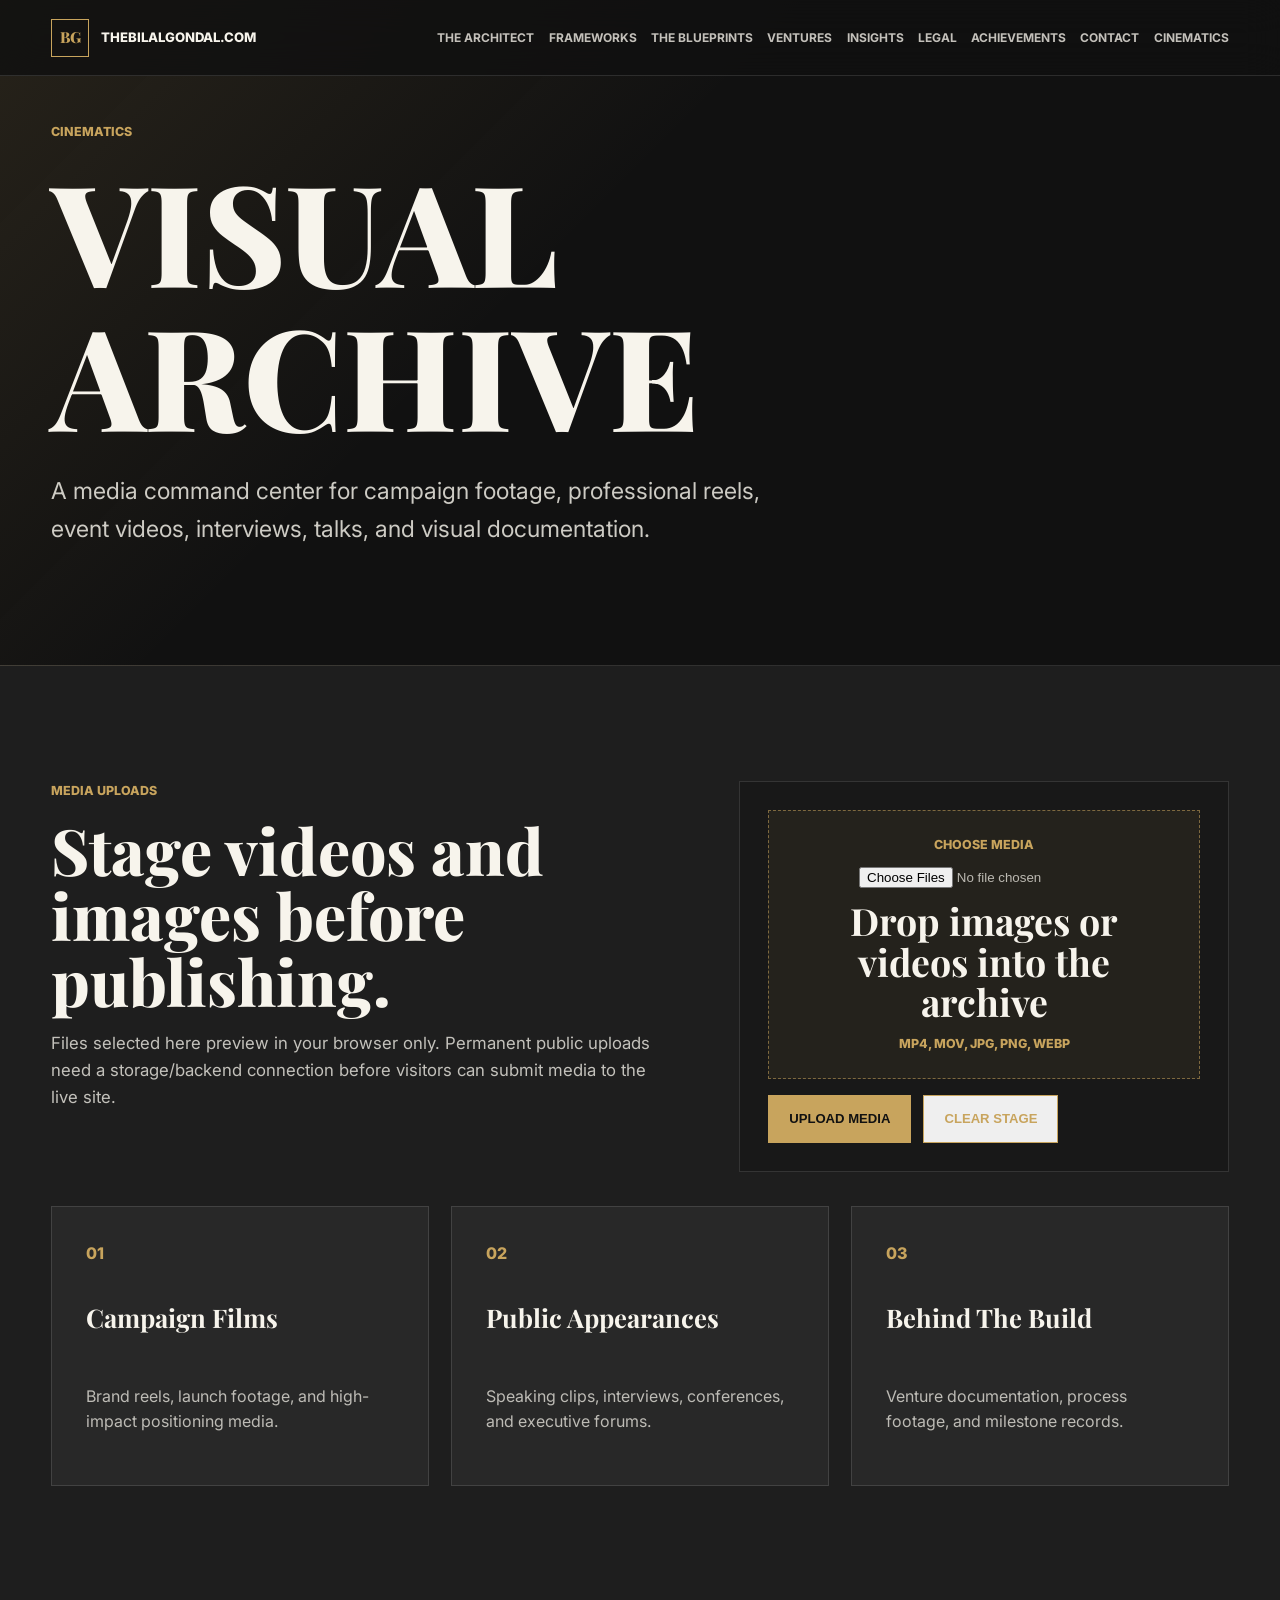
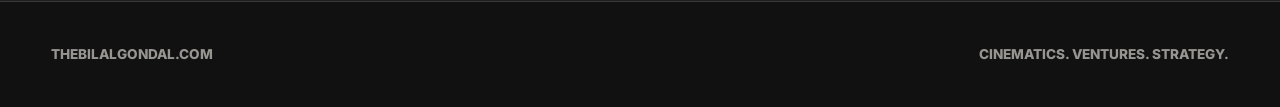
==== cinematics.html @ 49e914c4 "Implement final Bilal Gondal site changes" ====
<!DOCTYPE html>
<html lang="en">
<head>
  <meta charset="UTF-8">
  <meta name="viewport" content="width=device-width, initial-scale=1.0">
  <meta name="description" content="Cinematics media page for The Bilal Gondal brand.">
  <title>Cinematics | The Bilal Gondal</title>
  <link rel="preconnect" href="https://fonts.googleapis.com">
  <link rel="preconnect" href="https://fonts.gstatic.com" crossorigin>
  <link href="https://fonts.googleapis.com/css2?family=Inter:wght@400;500;600;700;800&family=Playfair+Display:wght@600;700;800&display=swap" rel="stylesheet">
  <link rel="stylesheet" href="styles.css?v=2">
</head>
<body>
  <header class="site-header">
    <a class="brand" href="index.html#home" aria-label="The Bilal Gondal home">
      <span class="brand-mark">BG</span>
      <span>TheBilalGondal.com</span>
    </a>
    <button class="nav-toggle" type="button" aria-label="Open navigation" aria-expanded="false">
      <span></span>
      <span></span>
      <span></span>
    </button>
    <nav class="site-nav" aria-label="Primary navigation">
      <a href="index.html#about">THE ARCHITECT</a>
      <a href="index.html#sales">FRAMEWORKS</a>
      <a href="index.html#books">THE BLUEPRINTS</a>
      <a href="index.html#ventures">Ventures</a>
      <a href="index.html#insights">Insights</a>
      <a href="index.html#law">Legal</a>
      <a href="index.html#achievements">Achievements</a>
      <a href="index.html#contact">Contact</a>
      <a href="cinematics.html">Cinematics</a>
    </nav>
  </header>

  <main class="cinematics-page">
    <section class="section-band cinematics-hero">
      <div class="section-inner">
        <p class="section-kicker">Cinematics</p>
        <h1><span>VISUAL</span><span>ARCHIVE</span></h1>
        <p class="hero-lede">A media command center for campaign footage, professional reels, event videos, interviews, talks, and visual documentation.</p>
      </div>
    </section>

    <section class="section-band media-lab">
      <div class="section-inner media-layout">
        <div>
          <p class="section-kicker">Media Uploads</p>
          <h2>Stage videos and images before publishing.</h2>
          <p class="media-note">Files selected here preview in your browser only. Permanent public uploads need a storage/backend connection before visitors can submit media to the live site.</p>
        </div>
        <form class="upload-panel">
          <label class="upload-drop">
            <span>Choose Media</span>
            <input class="media-input" type="file" accept="image/*,video/*" multiple>
            <strong>Drop images or videos into the archive</strong>
            <small>MP4, MOV, JPG, PNG, WEBP</small>
          </label>
          <div class="upload-actions">
            <button class="btn primary" type="button">Upload Media</button>
            <button class="btn secondary clear-media" type="button">Clear Stage</button>
          </div>
        </form>
      </div>
      <div class="section-inner">
        <div class="media-grid" aria-live="polite">
          <article class="media-placeholder">
            <span>01</span>
            <h3>Campaign Films</h3>
            <p>Brand reels, launch footage, and high-impact positioning media.</p>
          </article>
          <article class="media-placeholder">
            <span>02</span>
            <h3>Public Appearances</h3>
            <p>Speaking clips, interviews, conferences, and executive forums.</p>
          </article>
          <article class="media-placeholder">
            <span>03</span>
            <h3>Behind The Build</h3>
            <p>Venture documentation, process footage, and milestone records.</p>
          </article>
        </div>
      </div>
    </section>
  </main>

  <footer class="site-footer">
    <p>TheBilalGondal.com</p>
    <p>Cinematics. Ventures. Strategy.</p>
  </footer>

  <script src="script.js"></script>
</body>
</html>
---- styles.css ----
:root {
  --black: #111111;
  --charcoal: #1e1e1e;
  --ink: #f7f4ec;
  --white: #ffffff;
  --muted: #b9b6ad;
  --gold: #c8a45d;
  --gold-soft: rgba(200, 164, 93, 0.18);
  --line: rgba(255, 255, 255, 0.12);
  --panel: rgba(255, 255, 255, 0.045);
  --max: 1180px;
}

* {
  box-sizing: border-box;
}

html {
  scroll-behavior: smooth;
}

body {
  margin: 0;
  background: var(--black);
  color: var(--ink);
  font-family: "Inter", Arial, sans-serif;
  line-height: 1.6;
  overflow-x: hidden;
}

body.nav-open {
  overflow: hidden;
}

a {
  color: inherit;
  text-decoration: none;
}

img {
  display: block;
  max-width: 100%;
}

.site-header {
  position: fixed;
  top: 0;
  left: 0;
  right: 0;
  z-index: 20;
  display: flex;
  align-items: center;
  justify-content: space-between;
  gap: 24px;
  min-height: 76px;
  padding: 16px clamp(20px, 4vw, 56px);
  border-bottom: 1px solid var(--line);
  background: rgba(17, 17, 17, 0.82);
  backdrop-filter: blur(18px);
}

.brand {
  display: inline-flex;
  align-items: center;
  gap: 12px;
  font-size: 0.82rem;
  font-weight: 800;
  letter-spacing: 0;
  text-transform: uppercase;
}

.brand-mark {
  display: grid;
  place-items: center;
  width: 38px;
  height: 38px;
  border: 1px solid var(--gold);
  color: var(--gold);
  font-family: "Playfair Display", Georgia, serif;
  font-size: 0.95rem;
}

.site-nav {
  display: flex;
  align-items: center;
  gap: clamp(9px, 1.12vw, 18px);
  color: rgba(247, 244, 236, 0.78);
  font-size: 0.75rem;
  font-weight: 700;
  text-transform: uppercase;
}

.site-nav a {
  transition: color 180ms ease;
}

.site-nav a:hover {
  color: var(--gold);
}

.nav-toggle {
  display: none;
  width: 42px;
  height: 42px;
  border: 1px solid var(--line);
  background: transparent;
  color: var(--white);
  padding: 10px;
}

.nav-toggle span {
  display: block;
  height: 2px;
  margin: 5px 0;
  background: var(--white);
}

.section-band {
  position: relative;
  padding: clamp(78px, 9vw, 132px) clamp(20px, 4vw, 56px);
  border-bottom: 1px solid var(--line);
}

.section-inner {
  width: min(100%, var(--max));
  margin: 0 auto;
  min-width: 0;
}

.narrow {
  width: min(100%, 870px);
}

.hero {
  min-height: 96vh;
  display: grid;
  grid-template-columns: minmax(0, 1fr) minmax(340px, 520px);
  align-items: center;
  gap: clamp(36px, 6vw, 96px);
  padding-top: 112px;
  overflow: hidden;
}

.hero:before {
  content: "";
  position: absolute;
  inset: 0;
  background:
    linear-gradient(90deg, rgba(17, 17, 17, 0.98) 0%, rgba(17, 17, 17, 0.78) 44%, rgba(17, 17, 17, 0.35) 100%),
    radial-gradient(circle at 20% 25%, rgba(200, 164, 93, 0.12), transparent 34%);
  pointer-events: none;
}

.hero-copy,
.hero-portrait,
.hero-signature {
  position: relative;
  z-index: 1;
}

.eyebrow,
.section-kicker {
  margin: 0 0 16px;
  color: var(--gold);
  font-size: 0.78rem;
  font-weight: 800;
  letter-spacing: 0;
  text-transform: uppercase;
}

h1,
h2,
h3 {
  margin: 0;
  font-family: "Playfair Display", Georgia, serif;
  line-height: 1.02;
  overflow-wrap: anywhere;
}

h1 {
  max-width: 850px;
  font-size: clamp(4rem, 10vw, 9.4rem);
  font-weight: 800;
}

h1 span {
  display: block;
}

h2 {
  max-width: 940px;
  font-size: clamp(2.35rem, 5vw, 5.2rem);
  font-weight: 800;
}

h3 {
  font-size: clamp(1.35rem, 2vw, 2rem);
}

.hero-lede {
  max-width: 720px;
  margin: 28px 0 0;
  color: rgba(247, 244, 236, 0.82);
  font-size: clamp(1.05rem, 2vw, 1.45rem);
  overflow-wrap: anywhere;
}

.hero-actions {
  display: flex;
  flex-wrap: wrap;
  gap: 14px;
  margin-top: 36px;
}

.btn {
  display: inline-flex;
  align-items: center;
  justify-content: center;
  min-height: 48px;
  padding: 13px 20px;
  border: 1px solid var(--gold);
  font-size: 0.82rem;
  font-weight: 800;
  text-transform: uppercase;
}

.btn.primary {
  background: var(--gold);
  color: var(--black);
}

.btn.secondary {
  color: var(--gold);
}

.hero-portrait {
  align-self: end;
  justify-self: center;
  width: min(100%, 460px);
}

.hero-portrait img {
  width: 100%;
  height: min(72vh, 760px);
  object-fit: cover;
  object-position: 50% 20%;
  border: 1px solid rgba(200, 164, 93, 0.42);
  filter: contrast(1.06);
}

.hero-signature {
  position: absolute;
  left: clamp(20px, 4vw, 56px);
  right: clamp(20px, 4vw, 56px);
  bottom: 24px;
  display: flex;
  gap: 18px;
  color: rgba(247, 244, 236, 0.58);
  font-size: 0.82rem;
  font-weight: 800;
  text-transform: uppercase;
}

.statement {
  background: var(--charcoal);
}

.statement p:not(.section-kicker),
.section-heading p,
.law-layout p,
.legacy-section p,
.contact-layout p {
  color: rgba(247, 244, 236, 0.76);
  font-size: 1.05rem;
}

.statement p:not(.section-kicker) {
  max-width: 760px;
}

.split-section {
  background:
    linear-gradient(180deg, rgba(30, 30, 30, 0.82), rgba(17, 17, 17, 1));
}

.section-heading {
  display: grid;
  gap: 18px;
  margin-bottom: 48px;
}

.section-heading.wide {
  grid-template-columns: 1fr minmax(280px, 430px);
  align-items: end;
}

.bio-grid,
.case-grid,
.books-grid,
.insight-grid,
.metrics-grid,
.contact-layout {
  display: grid;
  gap: 22px;
}

.bio-grid {
  grid-template-columns: repeat(2, minmax(0, 1fr));
}

.bio-grid article,
.case-grid article,
.insight-grid article,
.law-panel,
.coming-soon {
  border: 1px solid var(--line);
  background: var(--panel);
  padding: clamp(22px, 3vw, 34px);
}

.article-number {
  display: block;
  margin-bottom: 22px;
  color: var(--gold);
  font-weight: 800;
}

.bio-grid p,
.timeline li,
.case-grid p,
.book p,
.coming-soon p {
  color: rgba(247, 244, 236, 0.72);
}

.role-list,
.law-panel ul,
.timeline ul {
  margin: 18px 0 0;
  padding-left: 20px;
  color: rgba(247, 244, 236, 0.78);
}

.principles {
  display: grid;
  grid-template-columns: 0.82fr 1.18fr;
  gap: 28px;
  margin-top: 24px;
  padding: clamp(24px, 4vw, 42px);
  border: 1px solid rgba(200, 164, 93, 0.42);
  background: linear-gradient(135deg, rgba(200, 164, 93, 0.14), rgba(255, 255, 255, 0.035));
}

.principles ol {
  display: grid;
  grid-template-columns: repeat(2, minmax(0, 1fr));
  gap: 12px;
  margin: 0;
  padding-left: 22px;
  color: var(--white);
  font-weight: 700;
}

.sales-section {
  background: #151515;
}

.timeline {
  display: grid;
  gap: 0;
  border-top: 1px solid var(--line);
}

.timeline article {
  display: grid;
  grid-template-columns: 180px 1fr;
  gap: 28px;
  padding: 30px 0;
  border-bottom: 1px solid var(--line);
}

.timeline time,
.company,
.meta {
  color: var(--gold);
  font-size: 0.82rem;
  font-weight: 800;
  text-transform: uppercase;
}

.company {
  margin: 0 0 8px;
}

.expertise-grid {
  display: grid;
  grid-template-columns: repeat(4, minmax(0, 1fr));
  gap: 12px;
  margin: 38px 0;
}

.expertise-grid span {
  min-height: 78px;
  display: grid;
  place-items: center;
  padding: 18px;
  border: 1px solid rgba(200, 164, 93, 0.28);
  background: rgba(200, 164, 93, 0.08);
  color: var(--white);
  font-weight: 800;
  text-align: center;
}

.case-grid {
  grid-template-columns: repeat(3, minmax(0, 1fr));
}

.law-section {
  background: linear-gradient(135deg, #111111 0%, #202020 100%);
}

.law-layout {
  display: grid;
  grid-template-columns: minmax(0, 1.1fr) minmax(280px, 0.62fr);
  gap: clamp(30px, 6vw, 76px);
  align-items: center;
}

.law-panel li + li {
  margin-top: 10px;
}

.books-section {
  background: var(--charcoal);
}

.books-grid {
  grid-template-columns: repeat(2, minmax(0, 1fr));
}

.book {
  display: grid;
  grid-template-columns: 168px 1fr;
  gap: 24px;
  padding: 24px;
  border: 1px solid var(--line);
}

.book-cover {
  min-height: 242px;
  display: flex;
  flex-direction: column;
  justify-content: space-between;
  padding: 18px;
  border: 1px solid rgba(200, 164, 93, 0.5);
  background:
    linear-gradient(160deg, rgba(200, 164, 93, 0.24), rgba(0, 0, 0, 0.2)),
    #121212;
}

.book-cover.alternate {
  background:
    linear-gradient(160deg, rgba(255, 255, 255, 0.12), rgba(200, 164, 93, 0.18)),
    #111111;
}

.book-cover span {
  color: var(--gold);
  font-size: 0.72rem;
  font-weight: 800;
  text-transform: uppercase;
}

.book-cover strong {
  font-family: "Playfair Display", Georgia, serif;
  font-size: 1.45rem;
  line-height: 1.08;
}

.book a {
  color: var(--gold);
  font-weight: 800;
  text-transform: uppercase;
}

.coming-soon {
  display: grid;
  grid-template-columns: 160px 190px 1fr;
  align-items: center;
  gap: 22px;
  margin-top: 22px;
}

.coming-soon span {
  color: var(--muted);
  font-weight: 800;
  text-transform: uppercase;
}

.coming-soon strong {
  color: var(--gold);
  font-family: "Playfair Display", Georgia, serif;
  font-size: 2rem;
}

.venture-table {
  border-top: 1px solid var(--line);
}

.venture-table > div {
  display: grid;
  grid-template-columns: 1.15fr 0.8fr 0.45fr 0.75fr 1.45fr;
  gap: 16px;
  padding: 20px 0;
  border-bottom: 1px solid var(--line);
  color: rgba(247, 244, 236, 0.76);
}

.venture-table .table-head {
  color: var(--gold);
  font-size: 0.78rem;
  font-weight: 800;
  text-transform: uppercase;
}

.insights-section {
  background: #151515;
}

.cinematics-section,
.cinematics-hero {
  background:
    linear-gradient(135deg, rgba(200, 164, 93, 0.12), transparent 42%),
    #111111;
}

.cinematics-page .site-header + main {
  padding-top: 0;
}

.cinematics-hero {
  min-height: 74vh;
  display: flex;
  align-items: center;
  padding-top: 120px;
}

.cinematics-hero h1 {
  font-size: clamp(4rem, 11vw, 10rem);
}

.media-lab {
  background: var(--charcoal);
}

.media-layout {
  display: grid;
  grid-template-columns: minmax(0, 0.9fr) minmax(320px, 0.72fr);
  gap: clamp(30px, 6vw, 76px);
  align-items: start;
  margin-bottom: 34px;
}

.media-note {
  max-width: 720px;
  color: rgba(247, 244, 236, 0.76);
  font-size: 1.05rem;
}

.upload-panel {
  display: grid;
  gap: 16px;
  padding: 28px;
  border: 1px solid var(--line);
  background: rgba(17, 17, 17, 0.42);
}

.upload-drop {
  display: grid;
  gap: 12px;
  min-height: 260px;
  place-items: center;
  padding: 24px;
  border: 1px dashed rgba(200, 164, 93, 0.55);
  background: rgba(200, 164, 93, 0.07);
  text-align: center;
  cursor: pointer;
}

.upload-drop input {
  width: 100%;
  max-width: 250px;
  color: rgba(247, 244, 236, 0.72);
}

.upload-drop span,
.upload-drop small {
  color: var(--gold);
  font-size: 0.78rem;
  font-weight: 800;
  text-transform: uppercase;
}

.upload-drop strong {
  font-family: "Playfair Display", Georgia, serif;
  font-size: clamp(1.5rem, 3vw, 2.35rem);
  line-height: 1.08;
}

.upload-actions {
  display: flex;
  flex-wrap: wrap;
  gap: 12px;
}

.media-grid {
  display: grid;
  grid-template-columns: repeat(3, minmax(0, 1fr));
  gap: 22px;
}

.media-placeholder,
.media-item {
  min-height: 280px;
  display: flex;
  flex-direction: column;
  justify-content: space-between;
  padding: clamp(22px, 3vw, 34px);
  border: 1px solid var(--line);
  background: var(--panel);
}

.media-placeholder span,
.media-item span {
  color: var(--gold);
  font-weight: 800;
}

.media-placeholder p,
.media-item p {
  color: rgba(247, 244, 236, 0.72);
}

.media-item img,
.media-item video {
  width: 100%;
  aspect-ratio: 16 / 10;
  object-fit: cover;
  border: 1px solid rgba(255, 255, 255, 0.12);
  background: #0b0b0b;
}

.media-item h3 {
  margin-top: 16px;
  overflow-wrap: anywhere;
}

.insight-grid {
  grid-template-columns: repeat(3, minmax(0, 1fr));
}

.insight-grid article {
  min-height: 210px;
  display: flex;
  flex-direction: column;
  justify-content: space-between;
}

.insight-grid span {
  color: var(--gold);
  font-size: 0.78rem;
  font-weight: 800;
  text-transform: uppercase;
}

.metrics-grid {
  grid-template-columns: repeat(3, minmax(0, 1fr));
}

.metrics-grid div {
  min-height: 178px;
  display: flex;
  flex-direction: column;
  justify-content: space-between;
  padding: 26px;
  border-top: 1px solid var(--gold);
  background: rgba(255, 255, 255, 0.035);
}

.metrics-grid strong {
  color: var(--white);
  font-family: "Playfair Display", Georgia, serif;
  font-size: clamp(2.5rem, 5vw, 4.8rem);
  line-height: 1;
}

.metrics-grid span {
  color: rgba(247, 244, 236, 0.68);
  font-weight: 800;
  text-transform: uppercase;
}

.legacy-section {
  background:
    linear-gradient(rgba(17, 17, 17, 0.76), rgba(17, 17, 17, 0.96)),
    linear-gradient(135deg, rgba(200, 164, 93, 0.18), transparent 44%);
  text-align: center;
}

.legacy-section p {
  margin-left: auto;
  margin-right: auto;
  max-width: 760px;
}

.contact-section {
  background: var(--charcoal);
}

.contact-layout {
  grid-template-columns: minmax(0, 0.9fr) minmax(320px, 0.72fr);
  align-items: start;
}

.contact-form {
  display: grid;
  gap: 16px;
  padding: 28px;
  border: 1px solid var(--line);
  background: rgba(17, 17, 17, 0.42);
}

.contact-form label {
  display: grid;
  gap: 7px;
}

.contact-form span {
  color: var(--gold);
  font-size: 0.78rem;
  font-weight: 800;
  text-transform: uppercase;
}

.contact-form input,
.contact-form textarea {
  width: 100%;
  border: 1px solid rgba(255, 255, 255, 0.16);
  background: #101010;
  color: var(--white);
  font: inherit;
  padding: 13px 14px;
}

.contact-form textarea {
  resize: vertical;
}

.site-footer {
  display: flex;
  justify-content: space-between;
  gap: 20px;
  padding: 28px clamp(20px, 4vw, 56px);
  color: rgba(247, 244, 236, 0.58);
  font-size: 0.85rem;
  font-weight: 800;
  text-transform: uppercase;
}

@media (max-width: 980px) {
  .nav-toggle {
    display: block;
  }

  .site-nav {
    position: fixed;
    top: 76px;
    left: 0;
    right: 0;
    display: none;
    flex-direction: column;
    align-items: stretch;
    gap: 0;
    padding: 12px 20px 24px;
    background: rgba(17, 17, 17, 0.98);
    border-bottom: 1px solid var(--line);
  }

  .site-nav a {
    padding: 14px 0;
    border-bottom: 1px solid var(--line);
  }

  body.nav-open .site-nav {
    display: flex;
  }

  .hero,
  .section-heading.wide,
  .bio-grid,
  .principles,
  .law-layout,
  .books-grid,
  .media-layout,
  .contact-layout {
    grid-template-columns: 1fr;
  }

  .hero {
    padding-top: 118px;
  }

  .hero-portrait {
    justify-self: start;
    width: min(100%, 380px);
  }

  .hero-portrait img {
    height: 520px;
  }

  .expertise-grid,
  .case-grid,
  .insight-grid,
  .media-grid,
  .metrics-grid {
    grid-template-columns: repeat(2, minmax(0, 1fr));
  }

  .book,
  .coming-soon {
    grid-template-columns: 1fr;
  }

  .book-cover {
    width: 180px;
  }

  .cinematics-page .hero-lede,
  .cinematics-page .media-note {
    max-width: min(100%, 260px);
    font-size: 1rem;
  }

  .cinematics-hero h1 {
    font-size: clamp(3.3rem, 14vw, 4rem);
  }

  .venture-table {
    display: grid;
    gap: 18px;
    border-top: 0;
  }

  .venture-table > div {
    grid-template-columns: 1fr;
    gap: 6px;
    padding: 18px;
    border: 1px solid var(--line);
  }

  .venture-table .table-head {
    display: none;
  }
}

@media (max-width: 640px) {
  .brand span:last-child {
    display: none;
  }

  .section-band {
    padding: 70px 18px;
  }

  .hero {
    display: block;
    min-height: auto;
    padding-top: 108px;
  }

  h1 {
    width: 100%;
    max-width: 100%;
    font-size: clamp(3.05rem, 15vw, 4rem);
  }

  h2 {
    font-size: clamp(2rem, 11vw, 2.7rem);
  }

  .cinematics-hero h1 {
    font-size: clamp(3.3rem, 14vw, 4rem);
  }

  .cinematics-page .hero-lede,
  .cinematics-page .media-note {
    max-width: calc(100vw - 64px);
  }

  .hero-copy {
    min-width: 0;
    width: 100%;
    max-width: 100%;
  }

  .hero-lede {
    max-width: 100%;
  }

  .hero-actions,
  .site-footer,
  .hero-signature {
    flex-direction: column;
  }

  .hero-signature {
    position: static;
    margin-top: 26px;
  }

  .hero-portrait img {
    height: 420px;
  }

  .hero-portrait {
    width: 100%;
    max-width: 330px;
    margin: 52px auto 0;
  }

  .timeline article {
    grid-template-columns: 1fr;
    gap: 8px;
  }

  .expertise-grid,
  .case-grid,
  .insight-grid,
  .media-grid,
  .metrics-grid,
  .principles ol {
    grid-template-columns: 1fr;
  }

  .btn {
    width: 100%;
  }
}
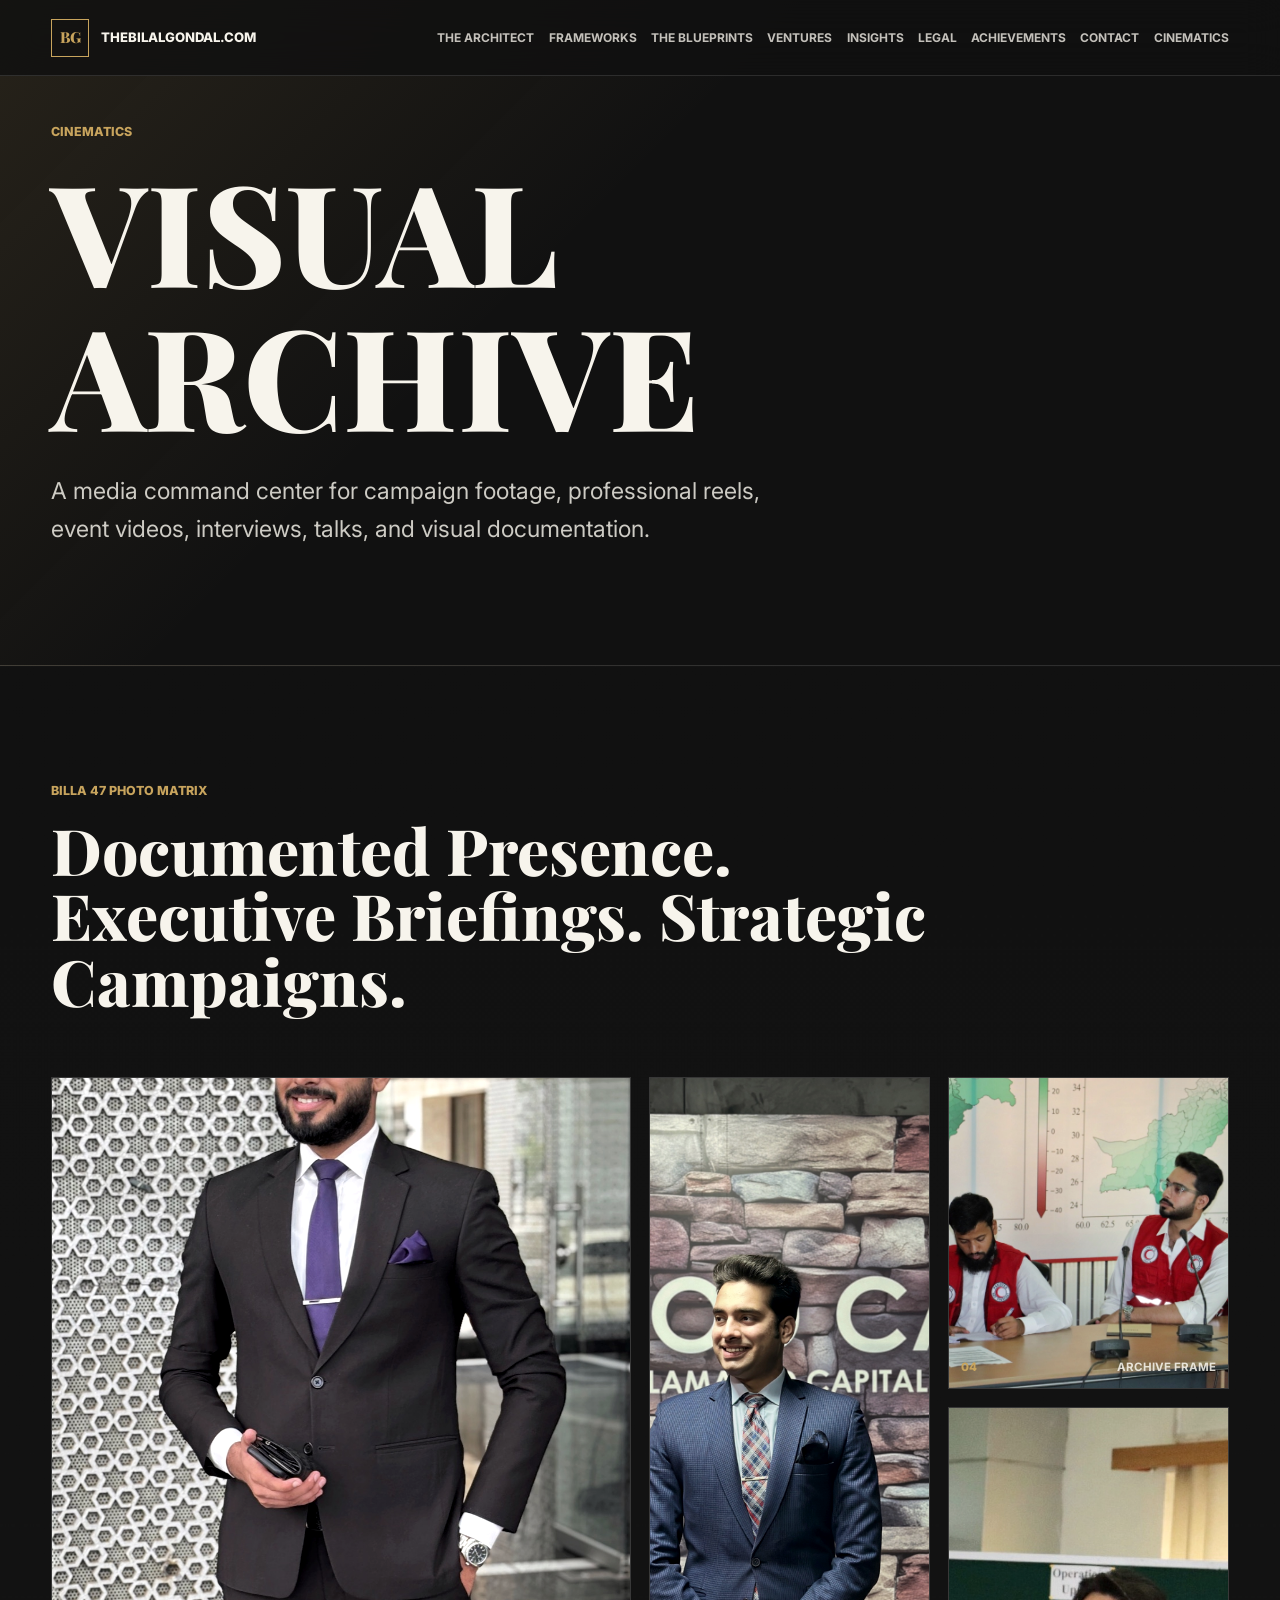
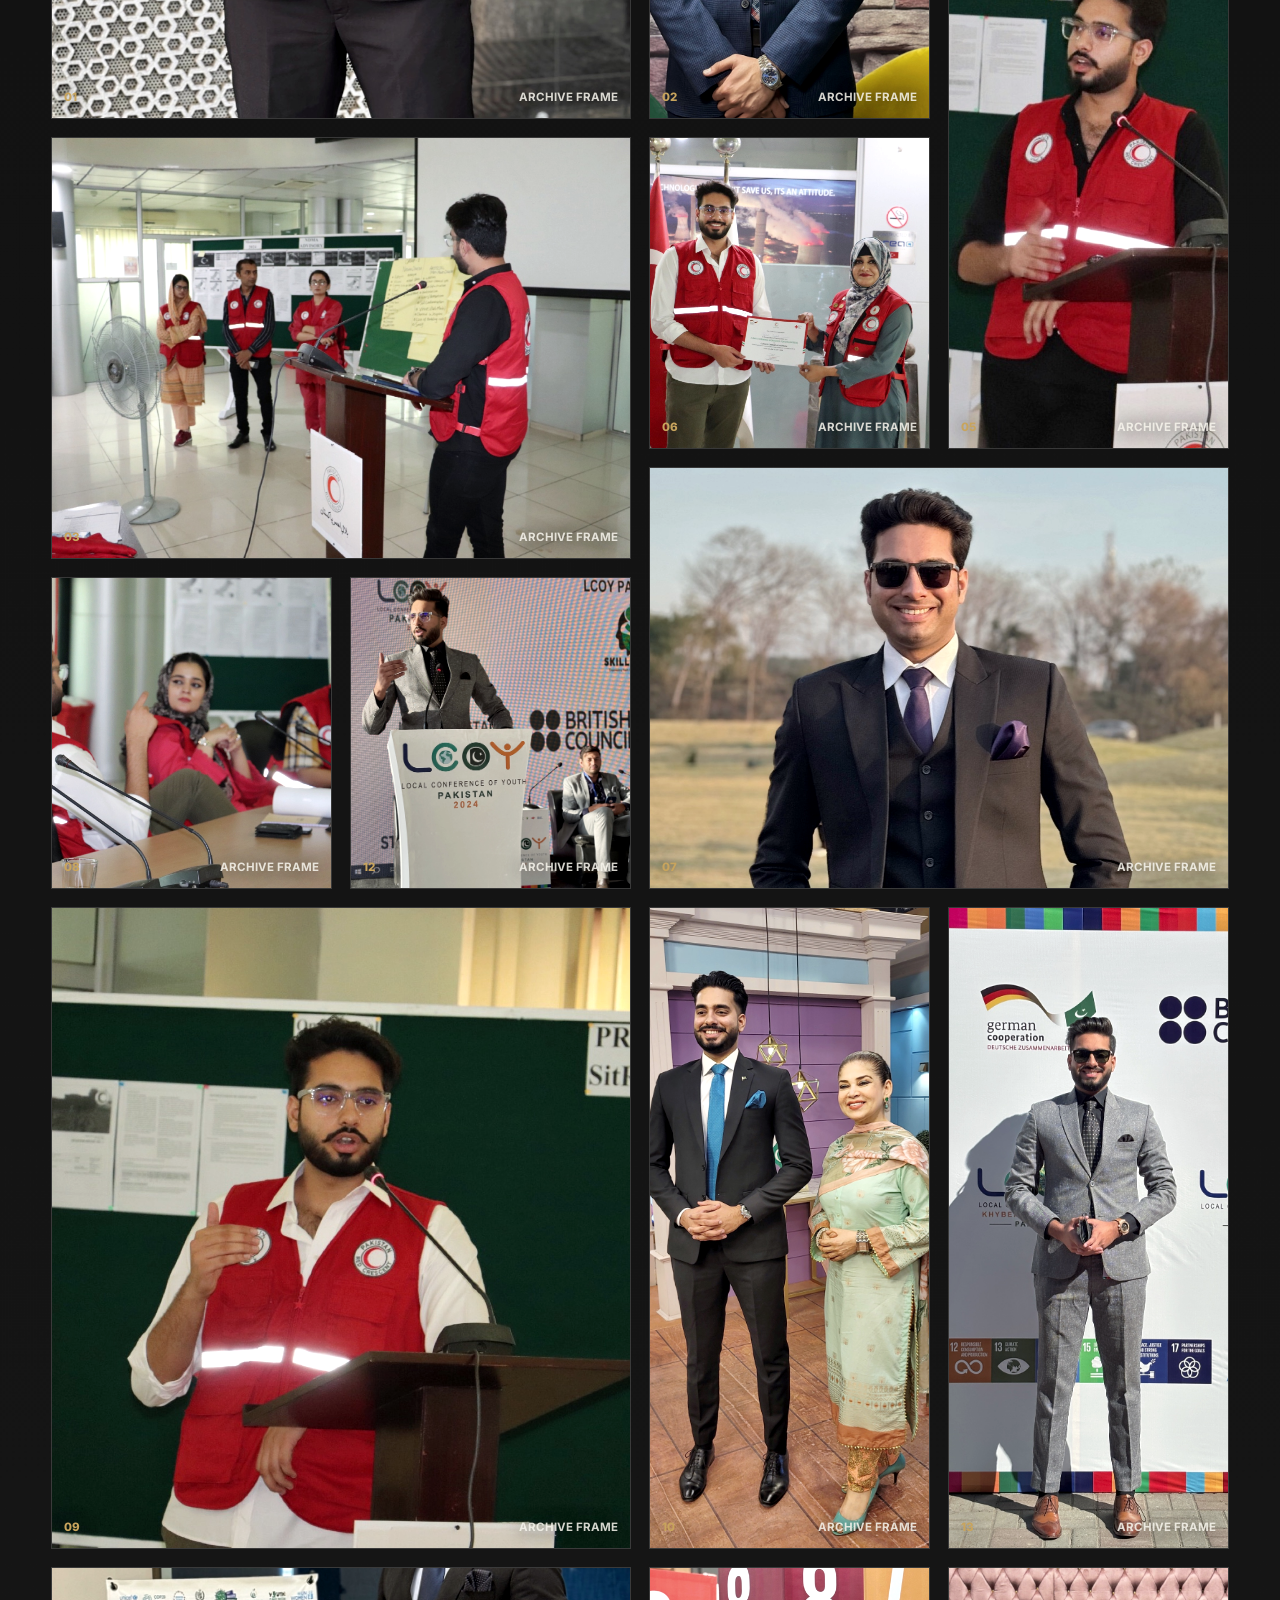
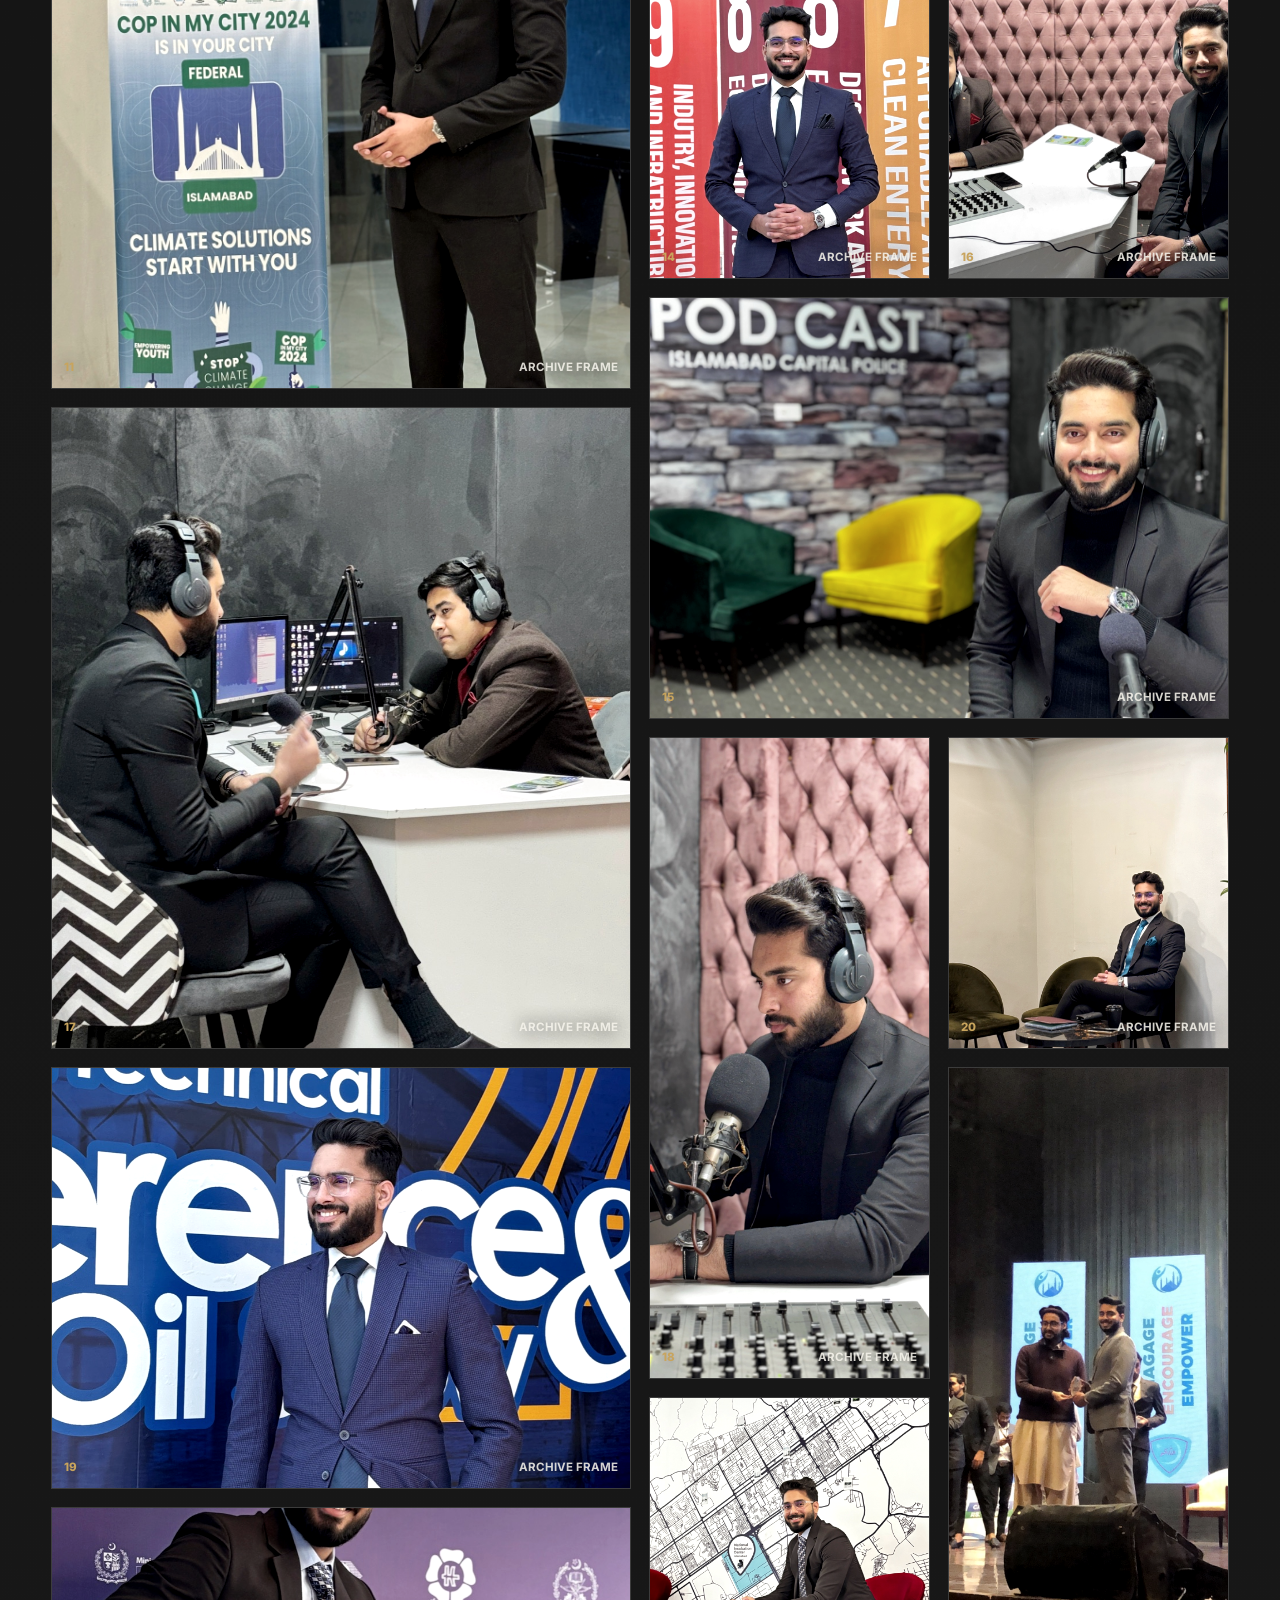
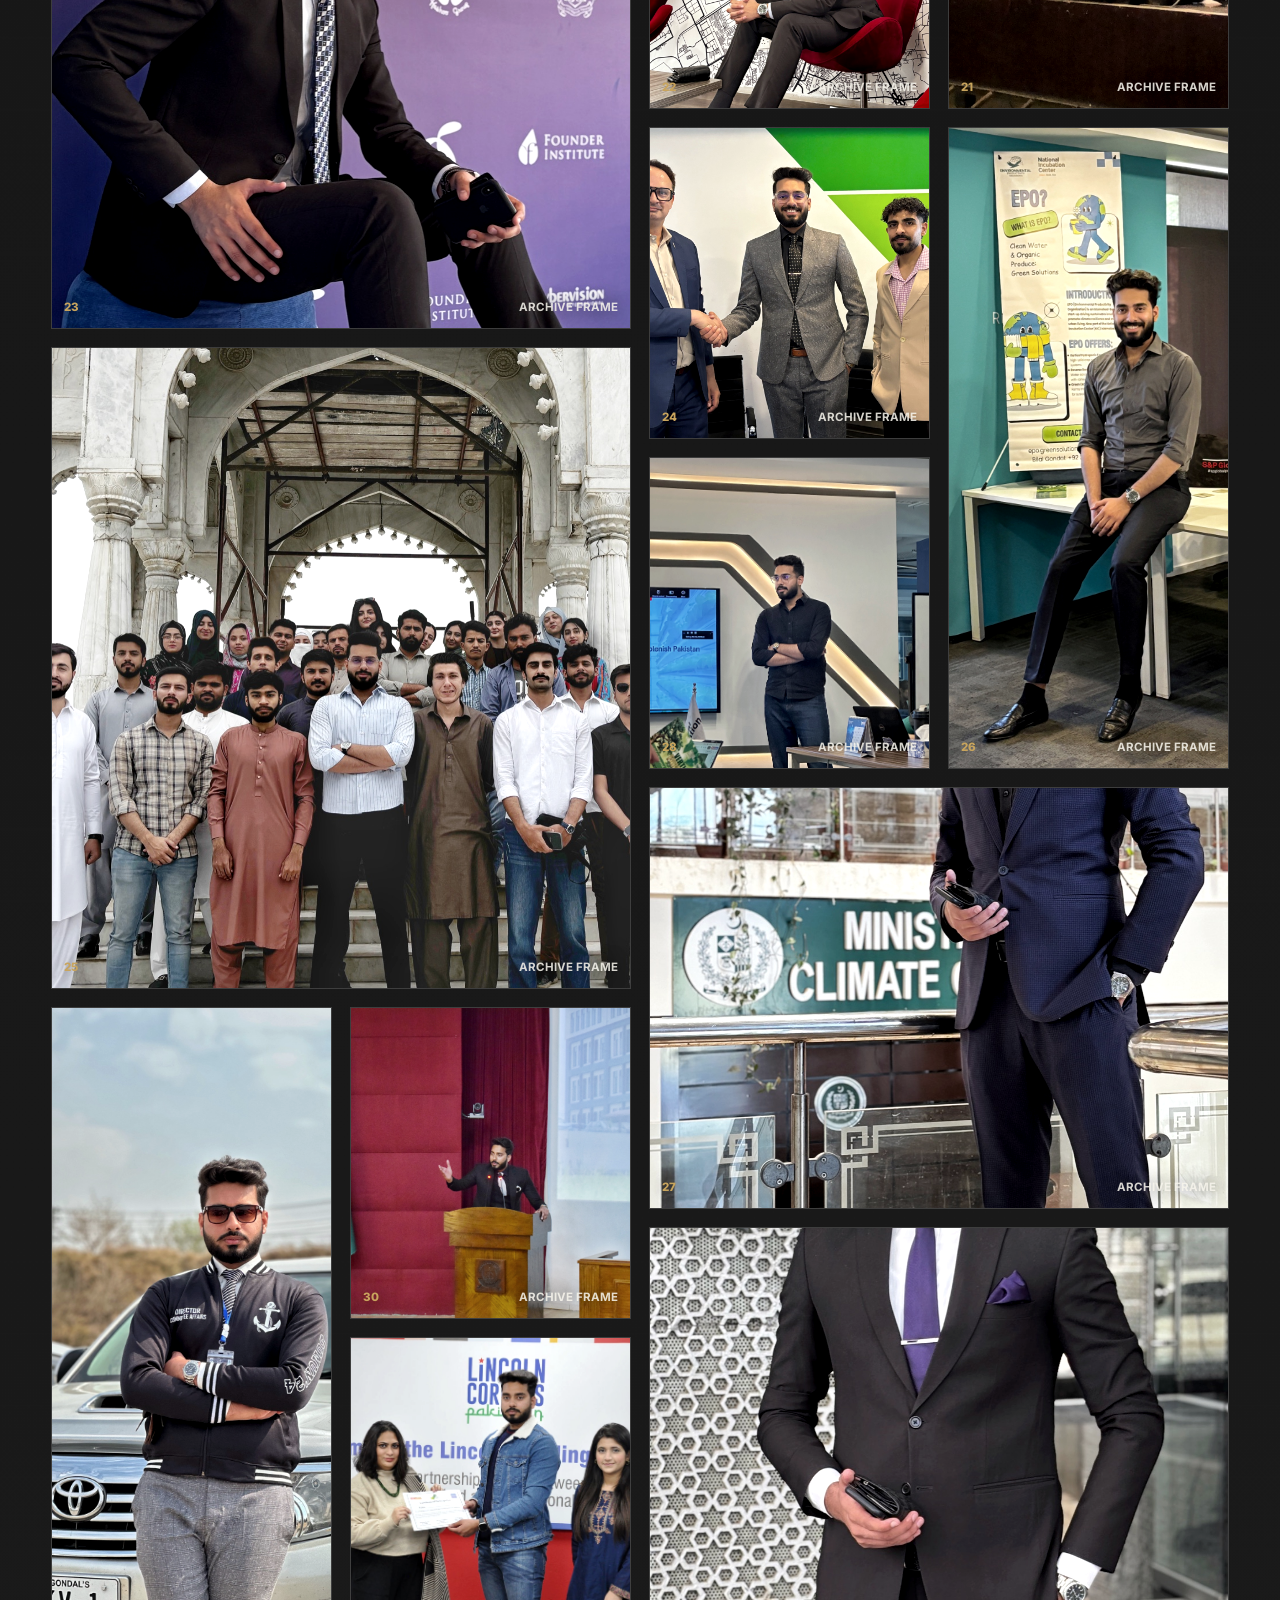
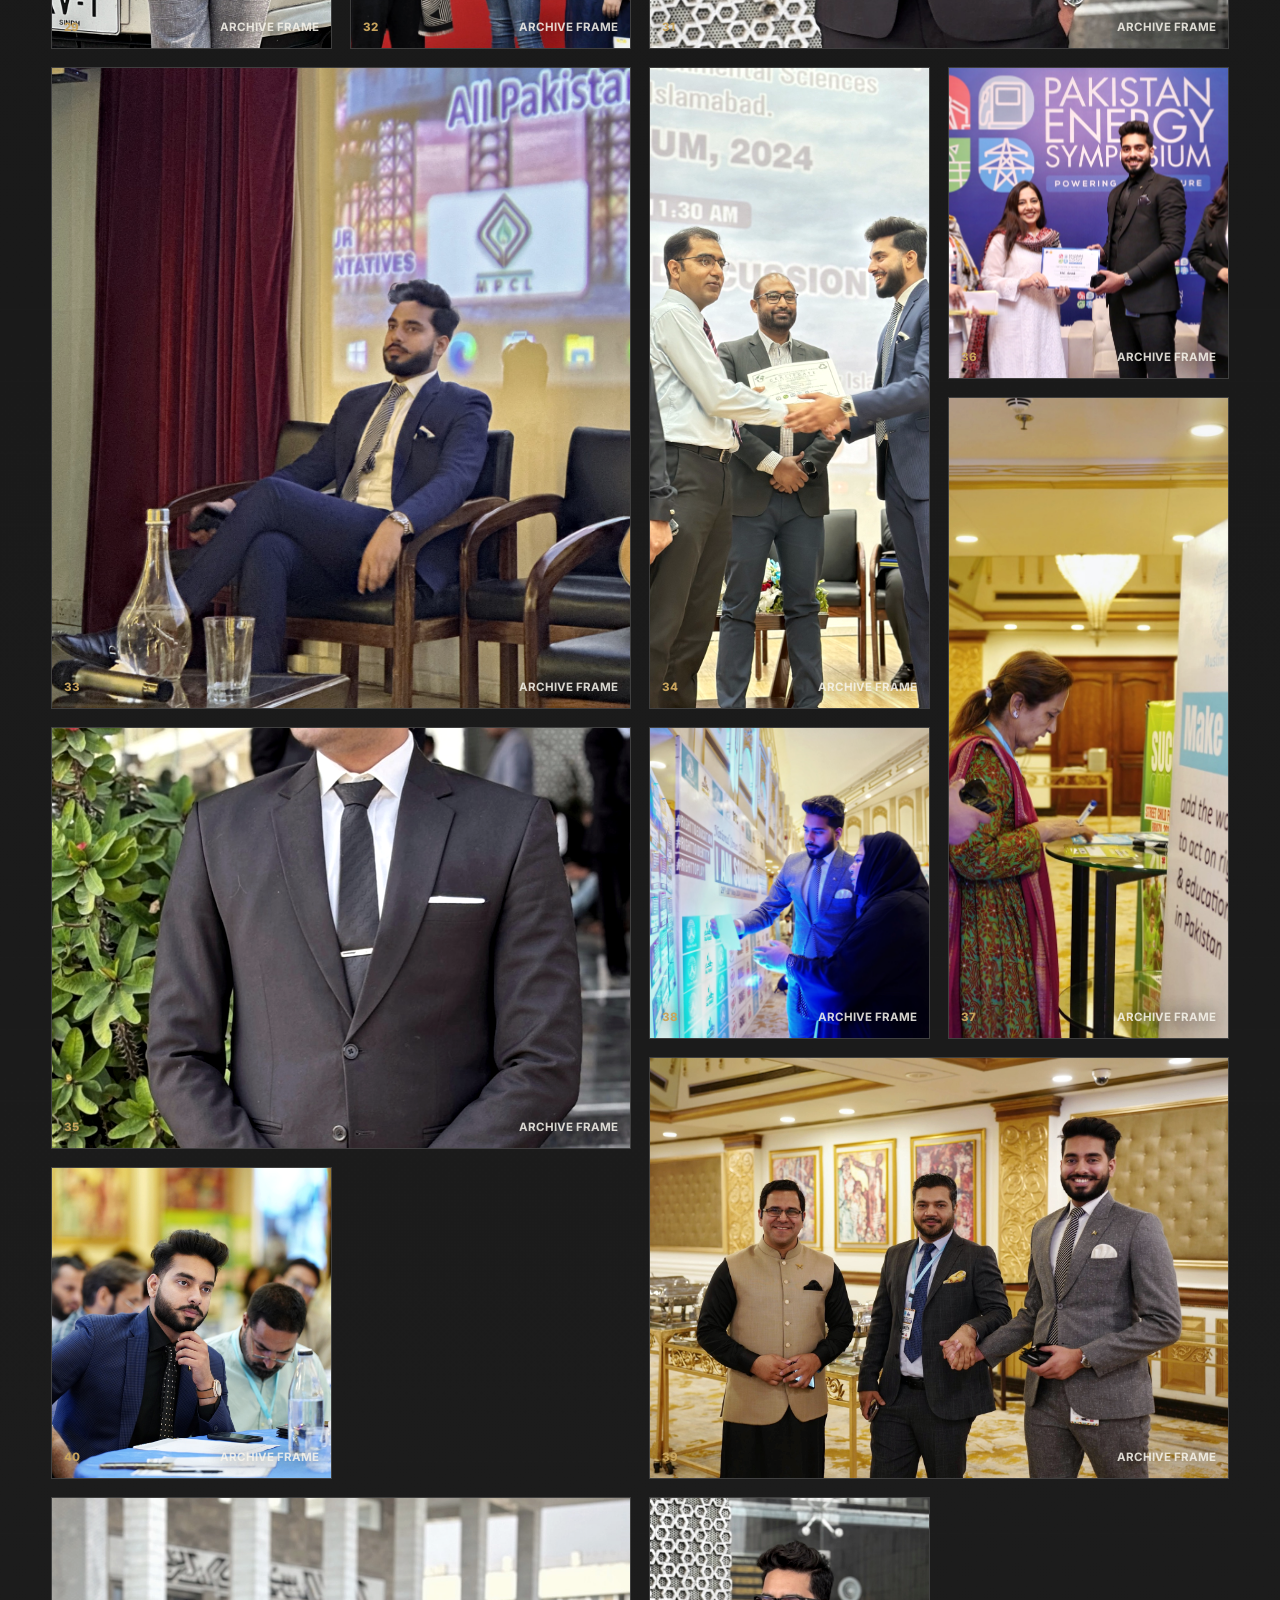
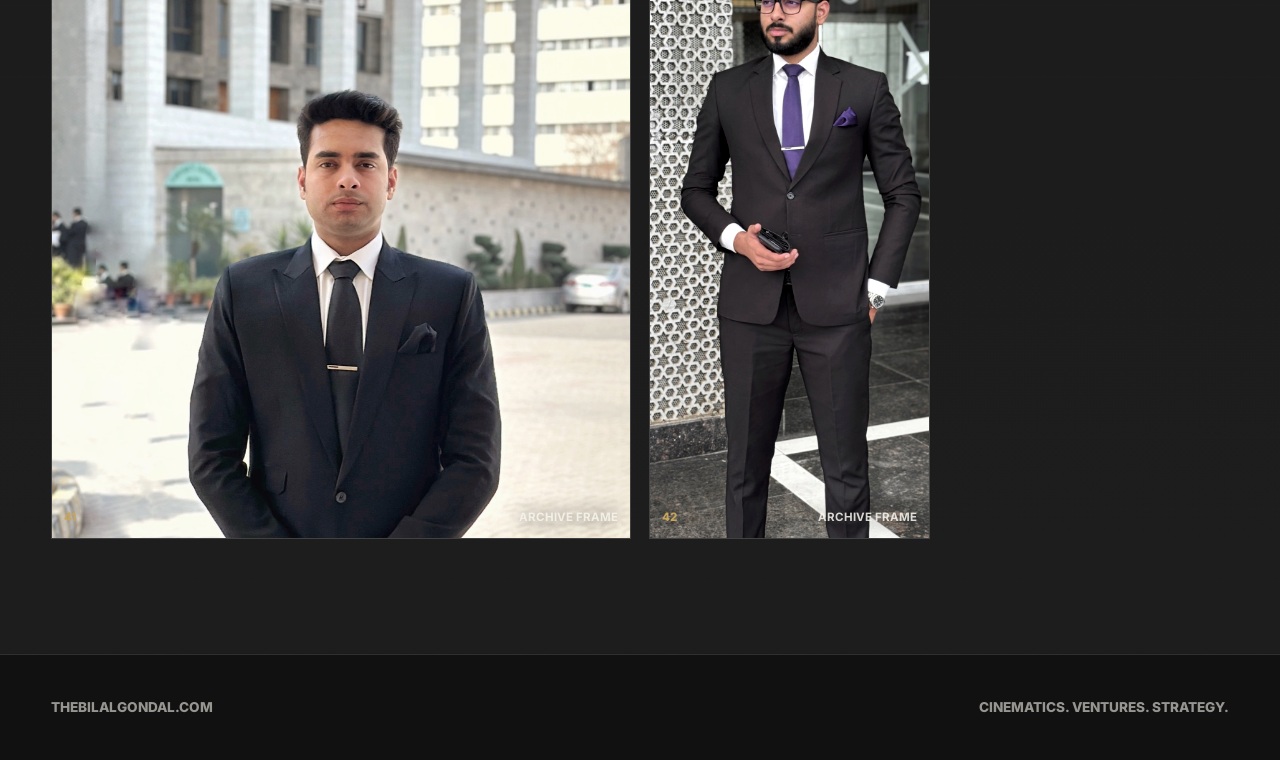
==== commit a2c5b3cf: "Add Billa 47 photo slider and cinematic gallery" ====
--- a/cinematics.html
+++ b/cinematics.html
@@ -8,7 +8,7 @@
   <link rel="preconnect" href="https://fonts.googleapis.com">
   <link rel="preconnect" href="https://fonts.gstatic.com" crossorigin>
   <link href="https://fonts.googleapis.com/css2?family=Inter:wght@400;500;600;700;800&family=Playfair+Display:wght@600;700;800&display=swap" rel="stylesheet">
-  <link rel="stylesheet" href="styles.css?v=2">
+  <link rel="stylesheet" href="styles.css?v=4">
 </head>
 <body>
   <header class="site-header">
@@ -43,44 +43,13 @@
       </div>
     </section>
 
-    <section class="section-band media-lab">
-      <div class="section-inner media-layout">
-        <div>
-          <p class="section-kicker">Media Uploads</p>
-          <h2>Stage videos and images before publishing.</h2>
-          <p class="media-note">Files selected here preview in your browser only. Permanent public uploads need a storage/backend connection before visitors can submit media to the live site.</p>
-        </div>
-        <form class="upload-panel">
-          <label class="upload-drop">
-            <span>Choose Media</span>
-            <input class="media-input" type="file" accept="image/*,video/*" multiple>
-            <strong>Drop images or videos into the archive</strong>
-            <small>MP4, MOV, JPG, PNG, WEBP</small>
-          </label>
-          <div class="upload-actions">
-            <button class="btn primary" type="button">Upload Media</button>
-            <button class="btn secondary clear-media" type="button">Clear Stage</button>
-          </div>
-        </form>
+    <section class="section-band cinematic-gallery-section">
+      <div class="section-inner cinematic-intro">
+        <p class="section-kicker">Billa 47 Photo Matrix</p>
+        <h2>Documented Presence. Executive Briefings. Strategic Campaigns.</h2>
       </div>
       <div class="section-inner">
-        <div class="media-grid" aria-live="polite">
-          <article class="media-placeholder">
-            <span>01</span>
-            <h3>Campaign Films</h3>
-            <p>Brand reels, launch footage, and high-impact positioning media.</p>
-          </article>
-          <article class="media-placeholder">
-            <span>02</span>
-            <h3>Public Appearances</h3>
-            <p>Speaking clips, interviews, conferences, and executive forums.</p>
-          </article>
-          <article class="media-placeholder">
-            <span>03</span>
-            <h3>Behind The Build</h3>
-            <p>Venture documentation, process footage, and milestone records.</p>
-          </article>
-        </div>
+        <div class="cinematic-gallery" data-cinematic-gallery aria-live="polite"></div>
       </div>
     </section>
   </main>
--- a/styles.css
+++ b/styles.css
@@ -265,6 +265,182 @@
   background: var(--charcoal);
 }
 
+.photo-stream {
+  overflow: hidden;
+  background:
+    linear-gradient(180deg, rgba(17, 17, 17, 0.95), rgba(30, 30, 30, 0.94)),
+    repeating-linear-gradient(90deg, rgba(200, 164, 93, 0.06) 0 1px, transparent 1px 92px);
+}
+
+.photo-stream:before {
+  content: "";
+  position: absolute;
+  inset: 0;
+  background:
+    linear-gradient(120deg, transparent 0 18%, rgba(200, 164, 93, 0.09) 18% 19%, transparent 19% 100%),
+    linear-gradient(60deg, transparent 0 72%, rgba(255, 255, 255, 0.055) 72% 73%, transparent 73% 100%);
+  pointer-events: none;
+}
+
+.photo-stream-layout {
+  position: relative;
+  z-index: 1;
+  display: grid;
+  grid-template-columns: minmax(250px, 0.72fr) minmax(0, 1.28fr);
+  align-items: center;
+  gap: clamp(32px, 5vw, 72px);
+}
+
+.photo-stream-copy h2 {
+  font-size: clamp(2.25rem, 4vw, 4.7rem);
+}
+
+.photo-slider {
+  position: relative;
+  min-width: 0;
+}
+
+.slider-frame {
+  position: relative;
+  min-height: clamp(460px, 56vw, 650px);
+  border: 1px solid rgba(200, 164, 93, 0.3);
+  background:
+    linear-gradient(135deg, rgba(255, 255, 255, 0.08), transparent 34%),
+    rgba(255, 255, 255, 0.035);
+  box-shadow: 0 30px 90px rgba(0, 0, 0, 0.45);
+  overflow: hidden;
+}
+
+.slider-frame:before,
+.slider-frame:after {
+  content: "";
+  position: absolute;
+  inset: 18px;
+  border: 1px solid rgba(200, 164, 93, 0.16);
+  pointer-events: none;
+  z-index: 3;
+}
+
+.slider-frame:after {
+  inset: auto 22px 22px auto;
+  width: 86px;
+  height: 86px;
+  border-left: 0;
+  border-top: 0;
+}
+
+.slider-orbit {
+  position: absolute;
+  inset: 0;
+  perspective: 1400px;
+}
+
+.slider-photo {
+  position: absolute;
+  left: 50%;
+  top: 50%;
+  width: min(42vw, 320px);
+  aspect-ratio: 3 / 4.4;
+  margin: 0;
+  opacity: 0;
+  transform: translate(-50%, -50%) scale(0.72) rotateY(24deg);
+  transition: opacity 600ms ease, transform 700ms ease, filter 700ms ease;
+  filter: saturate(0.75) contrast(1.12) brightness(0.62);
+  will-change: transform, opacity;
+}
+
+.slider-photo:before {
+  content: attr(data-index);
+  position: absolute;
+  top: 10px;
+  left: 10px;
+  z-index: 2;
+  display: grid;
+  place-items: center;
+  width: 38px;
+  height: 30px;
+  border: 1px solid rgba(200, 164, 93, 0.7);
+  background: rgba(17, 17, 17, 0.72);
+  color: var(--gold);
+  font-size: 0.72rem;
+  font-weight: 800;
+}
+
+.slider-photo img {
+  width: 100%;
+  height: 100%;
+  object-fit: cover;
+  border: 1px solid rgba(247, 244, 236, 0.16);
+}
+
+.slider-photo.is-active {
+  z-index: 5;
+  opacity: 1;
+  transform: translate(-50%, -50%) scale(1.08) rotateY(0deg);
+  filter: saturate(0.95) contrast(1.08) brightness(0.98);
+}
+
+.slider-photo.is-next {
+  z-index: 4;
+  opacity: 0.74;
+  transform: translate(calc(-50% + 190px), calc(-50% + 18px)) scale(0.86) rotateY(-18deg);
+}
+
+.slider-photo.is-prev {
+  z-index: 4;
+  opacity: 0.74;
+  transform: translate(calc(-50% - 190px), calc(-50% - 18px)) scale(0.86) rotateY(18deg);
+}
+
+.slider-photo.is-far-next {
+  z-index: 3;
+  opacity: 0.36;
+  transform: translate(calc(-50% + 320px), calc(-50% - 46px)) scale(0.66) rotateY(-28deg);
+}
+
+.slider-photo.is-far-prev {
+  z-index: 3;
+  opacity: 0.36;
+  transform: translate(calc(-50% - 320px), calc(-50% + 46px)) scale(0.66) rotateY(28deg);
+}
+
+.slider-scanline {
+  position: absolute;
+  inset: 0;
+  z-index: 6;
+  height: 28%;
+  background: linear-gradient(180deg, transparent, rgba(200, 164, 93, 0.13), transparent);
+  animation: scanline 4.8s linear infinite;
+  pointer-events: none;
+  mix-blend-mode: screen;
+}
+
+.slider-console {
+  display: flex;
+  align-items: center;
+  justify-content: space-between;
+  gap: 18px;
+  margin-top: 14px;
+  color: rgba(247, 244, 236, 0.62);
+  font-size: 0.76rem;
+  font-weight: 800;
+  text-transform: uppercase;
+}
+
+.slider-console strong {
+  color: var(--gold);
+}
+
+@keyframes scanline {
+  0% {
+    transform: translateY(-110%);
+  }
+
+  100% {
+    transform: translateY(370%);
+  }
+}
+
 .statement p:not(.section-kicker),
 .section-heading p,
 .law-layout p,
@@ -653,6 +829,88 @@
 .media-item h3 {
   margin-top: 16px;
   overflow-wrap: anywhere;
+}
+
+.cinematic-gallery-section {
+  background:
+    linear-gradient(180deg, rgba(17, 17, 17, 0.98), rgba(30, 30, 30, 0.92)),
+    repeating-linear-gradient(0deg, rgba(255, 255, 255, 0.035) 0 1px, transparent 1px 72px);
+}
+
+.cinematic-intro {
+  margin-bottom: clamp(34px, 5vw, 64px);
+}
+
+.cinematic-gallery {
+  display: grid;
+  grid-template-columns: repeat(12, minmax(0, 1fr));
+  grid-auto-flow: dense;
+  grid-auto-rows: 92px;
+  gap: clamp(10px, 1.5vw, 18px);
+}
+
+.cinematic-tile {
+  position: relative;
+  grid-column: span 3;
+  grid-row: span 4;
+  margin: 0;
+  overflow: hidden;
+  border: 1px solid rgba(255, 255, 255, 0.12);
+  background: var(--panel);
+}
+
+.cinematic-tile.feature {
+  grid-column: span 6;
+  grid-row: span 6;
+}
+
+.cinematic-tile.tall {
+  grid-column: span 3;
+  grid-row: span 6;
+}
+
+.cinematic-tile.wide {
+  grid-column: span 6;
+  grid-row: span 4;
+}
+
+.cinematic-tile.compact {
+  grid-column: span 3;
+  grid-row: span 3;
+}
+
+.cinematic-tile img {
+  width: 100%;
+  height: 100%;
+  object-fit: cover;
+  filter: saturate(0.82) contrast(1.08);
+  transform: scale(1.01);
+  transition: transform 500ms ease, filter 500ms ease;
+}
+
+.cinematic-tile:hover img {
+  filter: saturate(1) contrast(1.12);
+  transform: scale(1.055);
+}
+
+.cinematic-tile figcaption {
+  position: absolute;
+  left: 12px;
+  right: 12px;
+  bottom: 12px;
+  display: flex;
+  align-items: center;
+  justify-content: space-between;
+  gap: 10px;
+  color: rgba(247, 244, 236, 0.86);
+  font-size: 0.72rem;
+  font-weight: 800;
+  text-shadow: 0 1px 18px rgba(0, 0, 0, 0.8);
+  text-transform: uppercase;
+}
+
+.cinematic-tile figcaption span {
+  color: var(--gold);
 }
 
 .insight-grid {
@@ -802,6 +1060,7 @@
   .law-layout,
   .books-grid,
   .media-layout,
+  .photo-stream-layout,
   .contact-layout {
     grid-template-columns: 1fr;
   }
@@ -817,6 +1076,51 @@
 
   .hero-portrait img {
     height: 520px;
+  }
+
+  .photo-stream-copy {
+    max-width: 720px;
+  }
+
+  .slider-frame {
+    min-height: 560px;
+  }
+
+  .slider-photo {
+    width: min(58vw, 300px);
+  }
+
+  .slider-photo.is-next {
+    transform: translate(calc(-50% + 142px), calc(-50% + 18px)) scale(0.82) rotateY(-16deg);
+  }
+
+  .slider-photo.is-prev {
+    transform: translate(calc(-50% - 142px), calc(-50% - 18px)) scale(0.82) rotateY(16deg);
+  }
+
+  .slider-photo.is-far-next,
+  .slider-photo.is-far-prev {
+    opacity: 0.18;
+  }
+
+  .cinematic-gallery {
+    grid-template-columns: repeat(6, minmax(0, 1fr));
+    grid-auto-rows: 86px;
+  }
+
+  .cinematic-tile,
+  .cinematic-tile.compact {
+    grid-column: span 2;
+    grid-row: span 4;
+  }
+
+  .cinematic-tile.feature,
+  .cinematic-tile.wide {
+    grid-column: span 4;
+  }
+
+  .cinematic-tile.tall {
+    grid-column: span 2;
   }
 
   .expertise-grid,
@@ -927,6 +1231,60 @@
     width: 100%;
     max-width: 330px;
     margin: 52px auto 0;
+  }
+
+  .photo-stream-layout {
+    gap: 28px;
+  }
+
+  .slider-frame {
+    min-height: 440px;
+  }
+
+  .slider-photo {
+    width: min(72vw, 245px);
+  }
+
+  .slider-photo.is-active {
+    transform: translate(-50%, -50%) scale(1);
+  }
+
+  .slider-photo.is-next {
+    transform: translate(calc(-50% + 92px), calc(-50% + 18px)) scale(0.72) rotateY(-14deg);
+  }
+
+  .slider-photo.is-prev {
+    transform: translate(calc(-50% - 92px), calc(-50% - 18px)) scale(0.72) rotateY(14deg);
+  }
+
+  .slider-photo.is-far-next,
+  .slider-photo.is-far-prev {
+    opacity: 0;
+  }
+
+  .slider-console {
+    align-items: flex-start;
+    flex-direction: column;
+  }
+
+  .cinematic-gallery {
+    grid-template-columns: repeat(2, minmax(0, 1fr));
+    grid-auto-rows: 82px;
+  }
+
+  .cinematic-tile,
+  .cinematic-tile.feature,
+  .cinematic-tile.tall,
+  .cinematic-tile.wide,
+  .cinematic-tile.compact {
+    grid-column: span 1;
+    grid-row: span 4;
+  }
+
+  .cinematic-tile.feature,
+  .cinematic-tile.wide {
+    grid-column: span 2;
+    grid-row: span 4;
   }
 
   .timeline article {
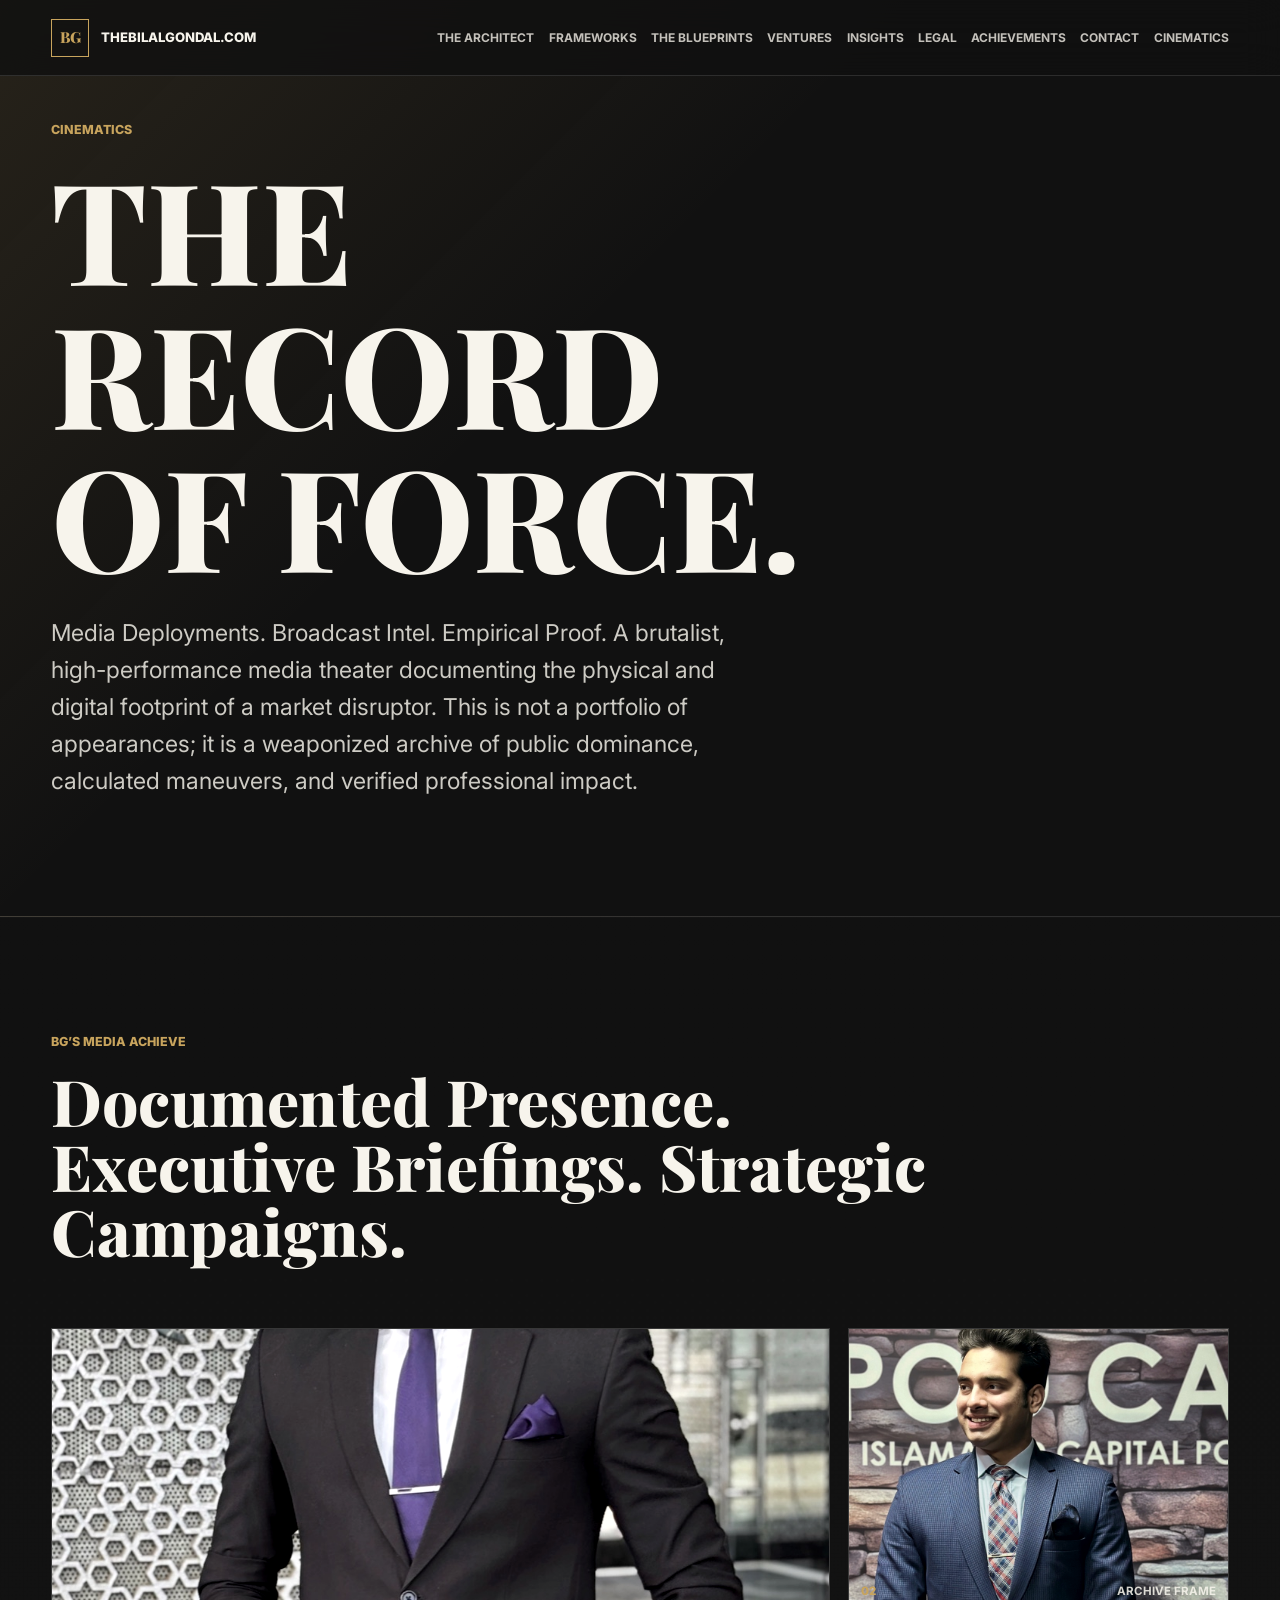
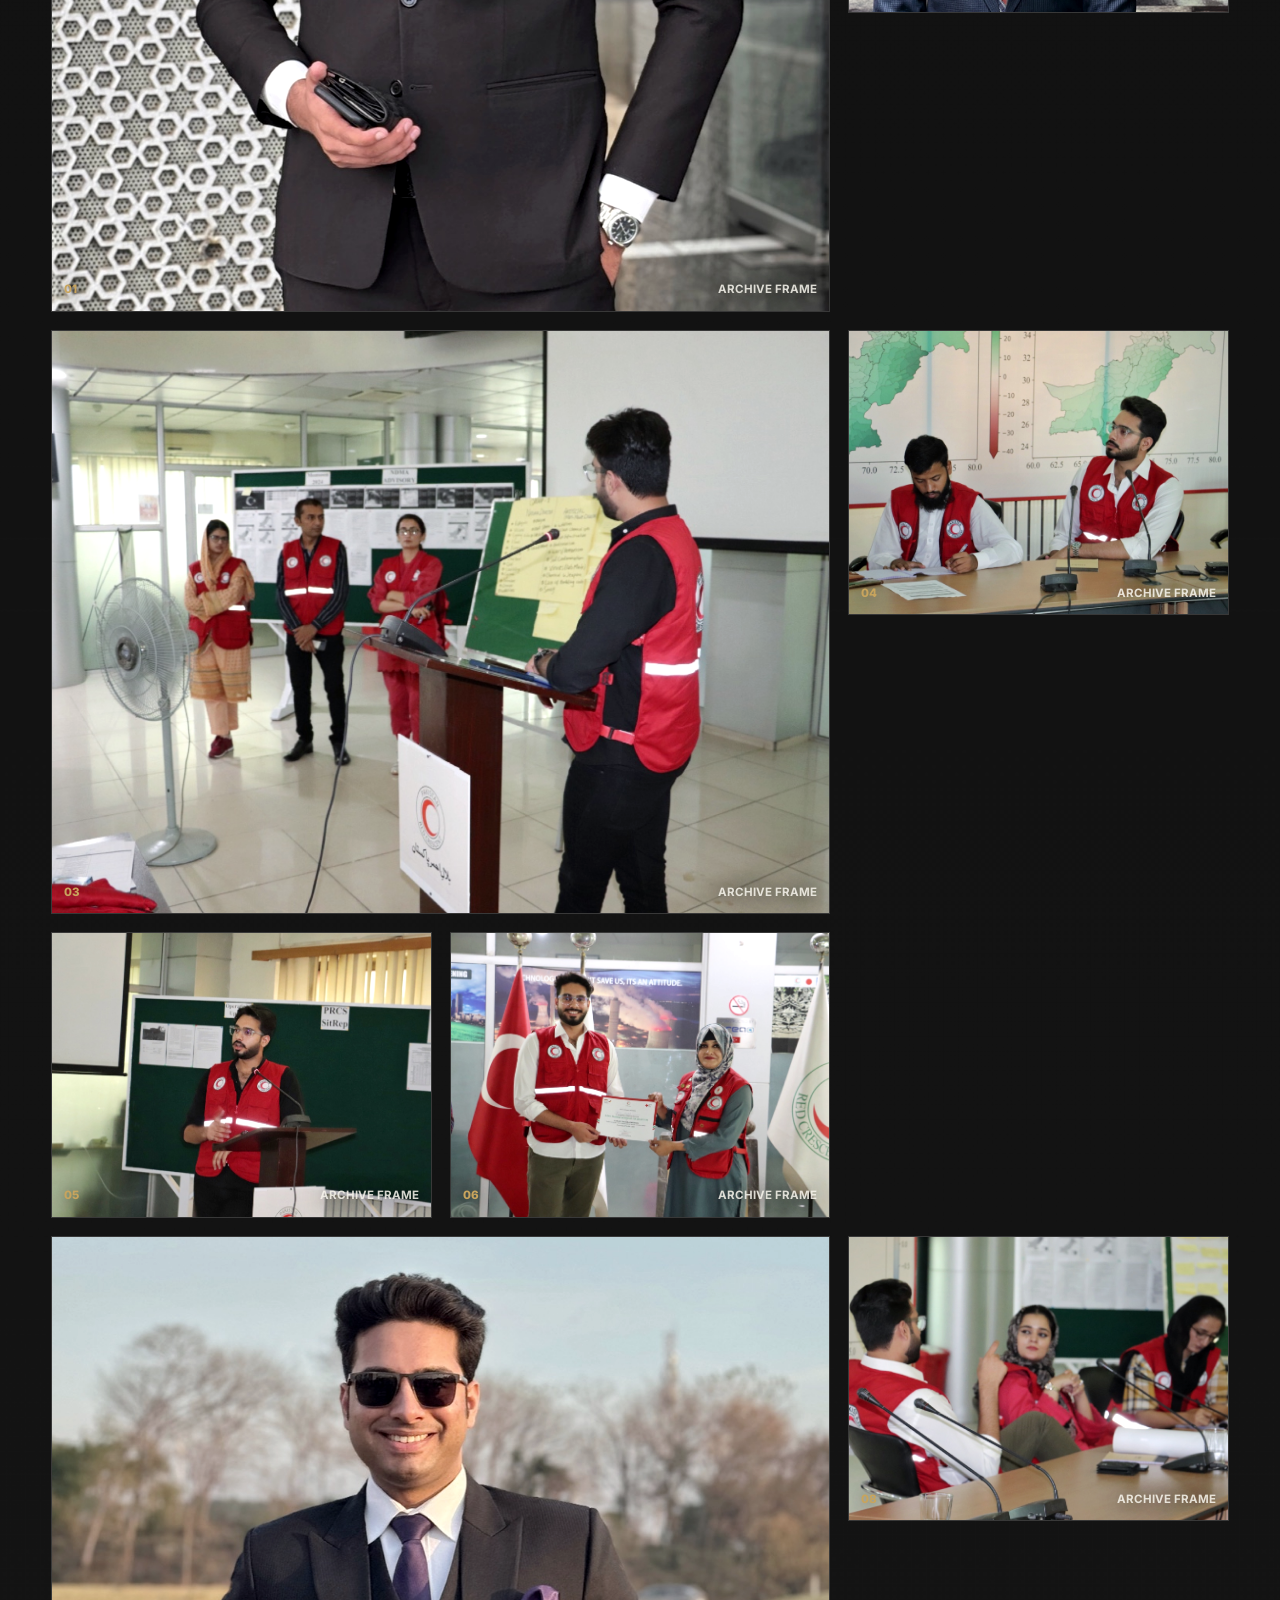
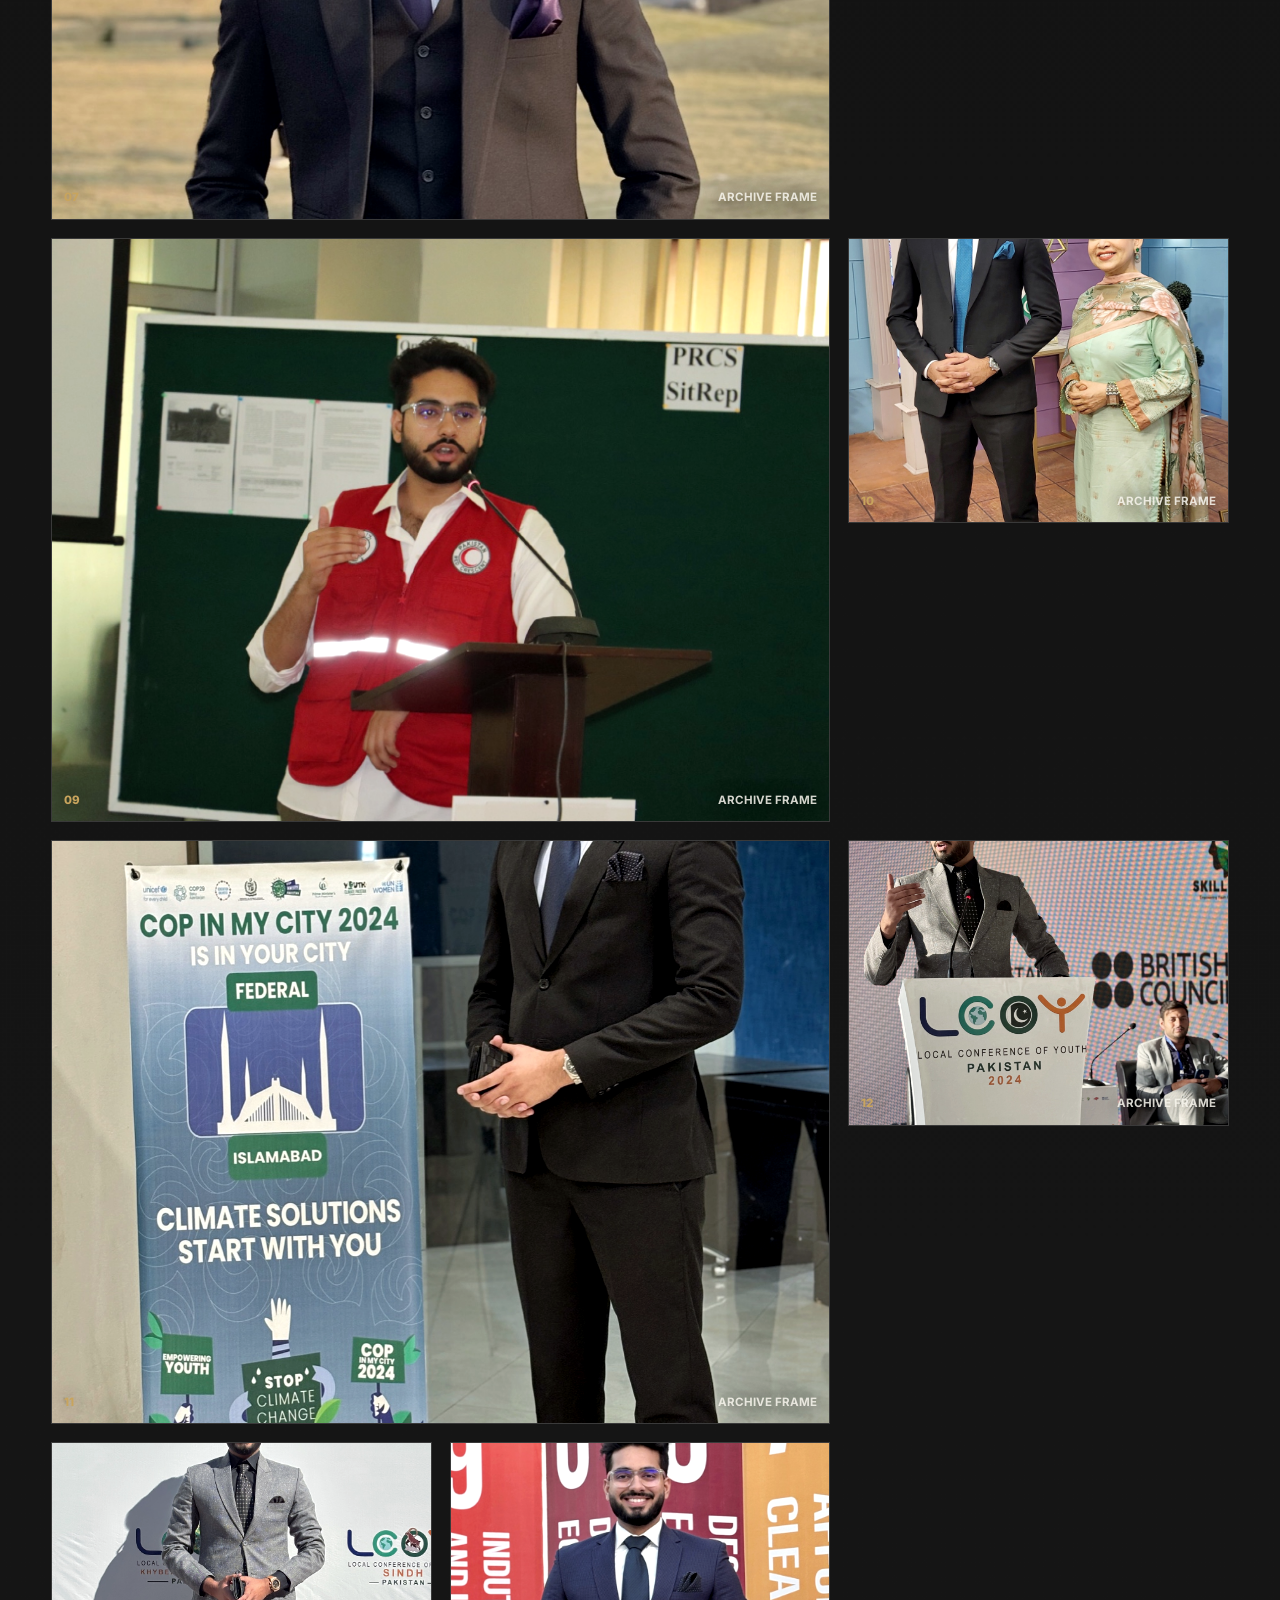
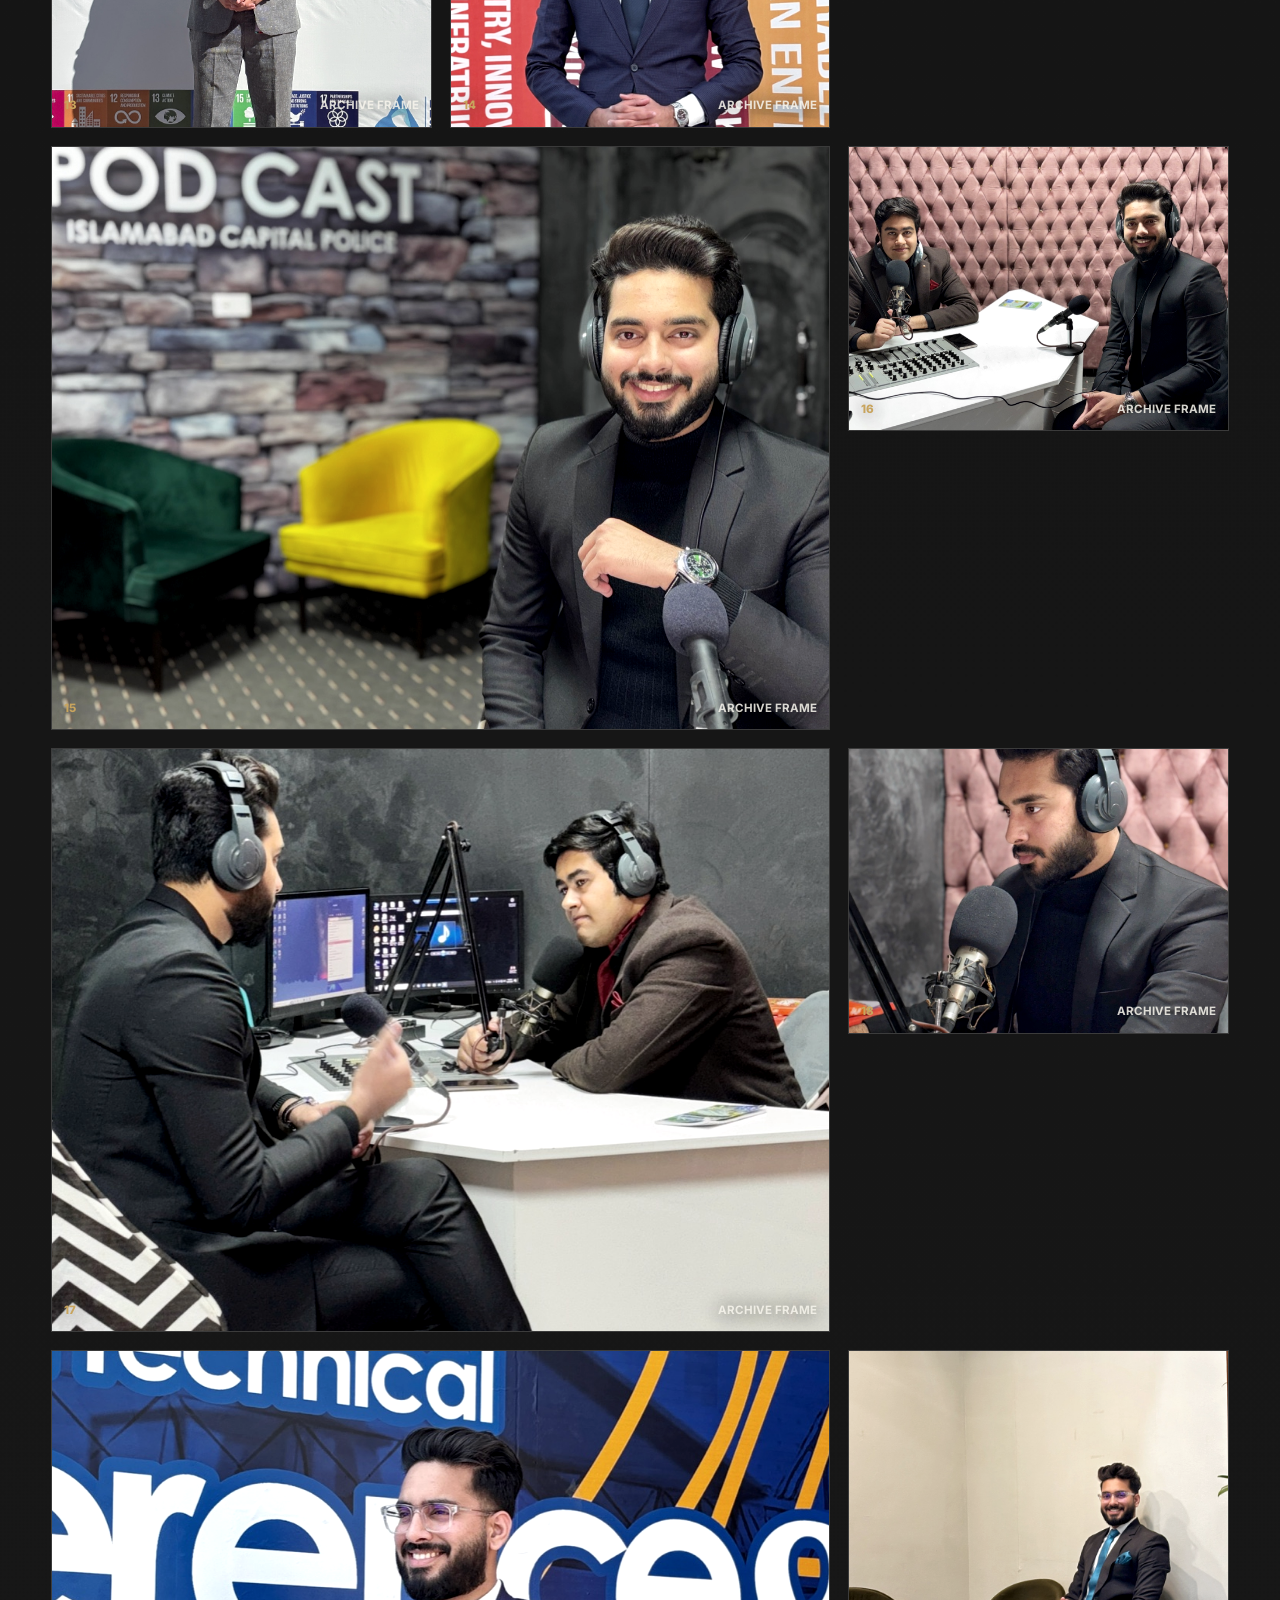
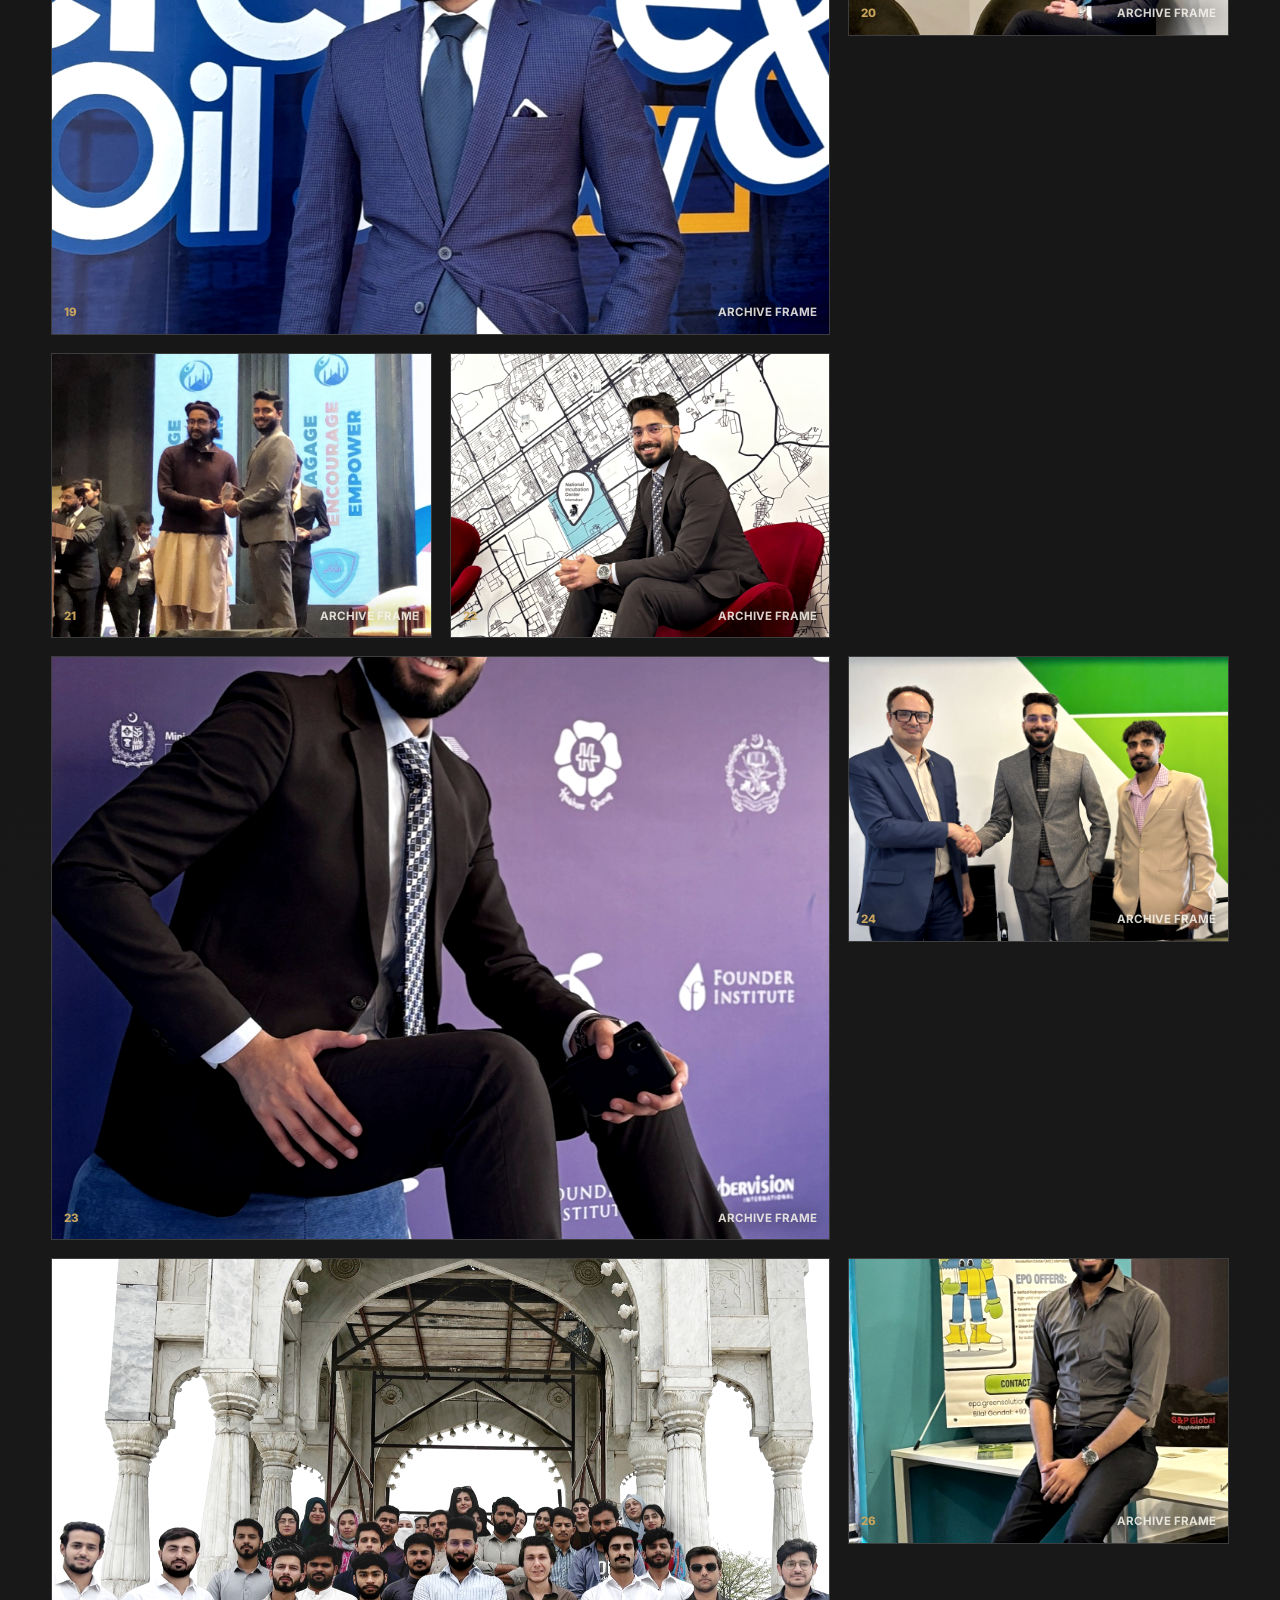
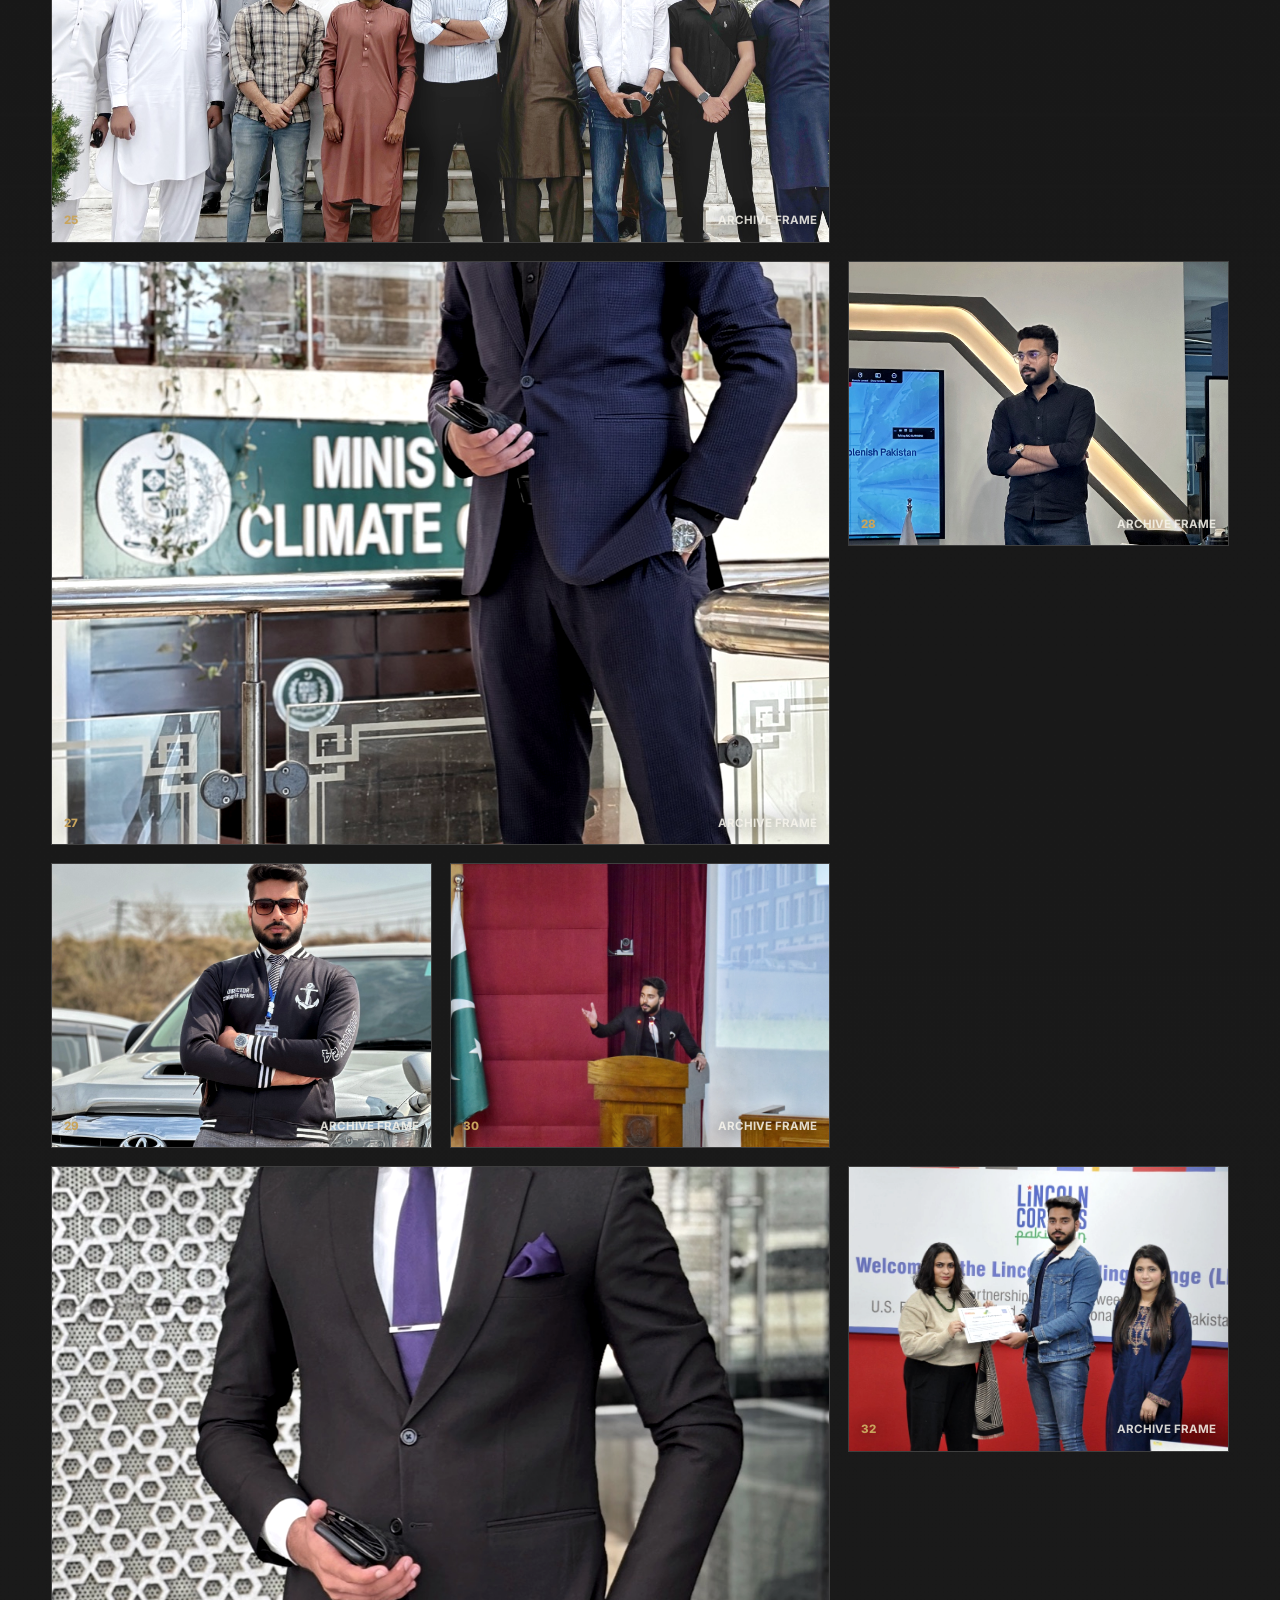
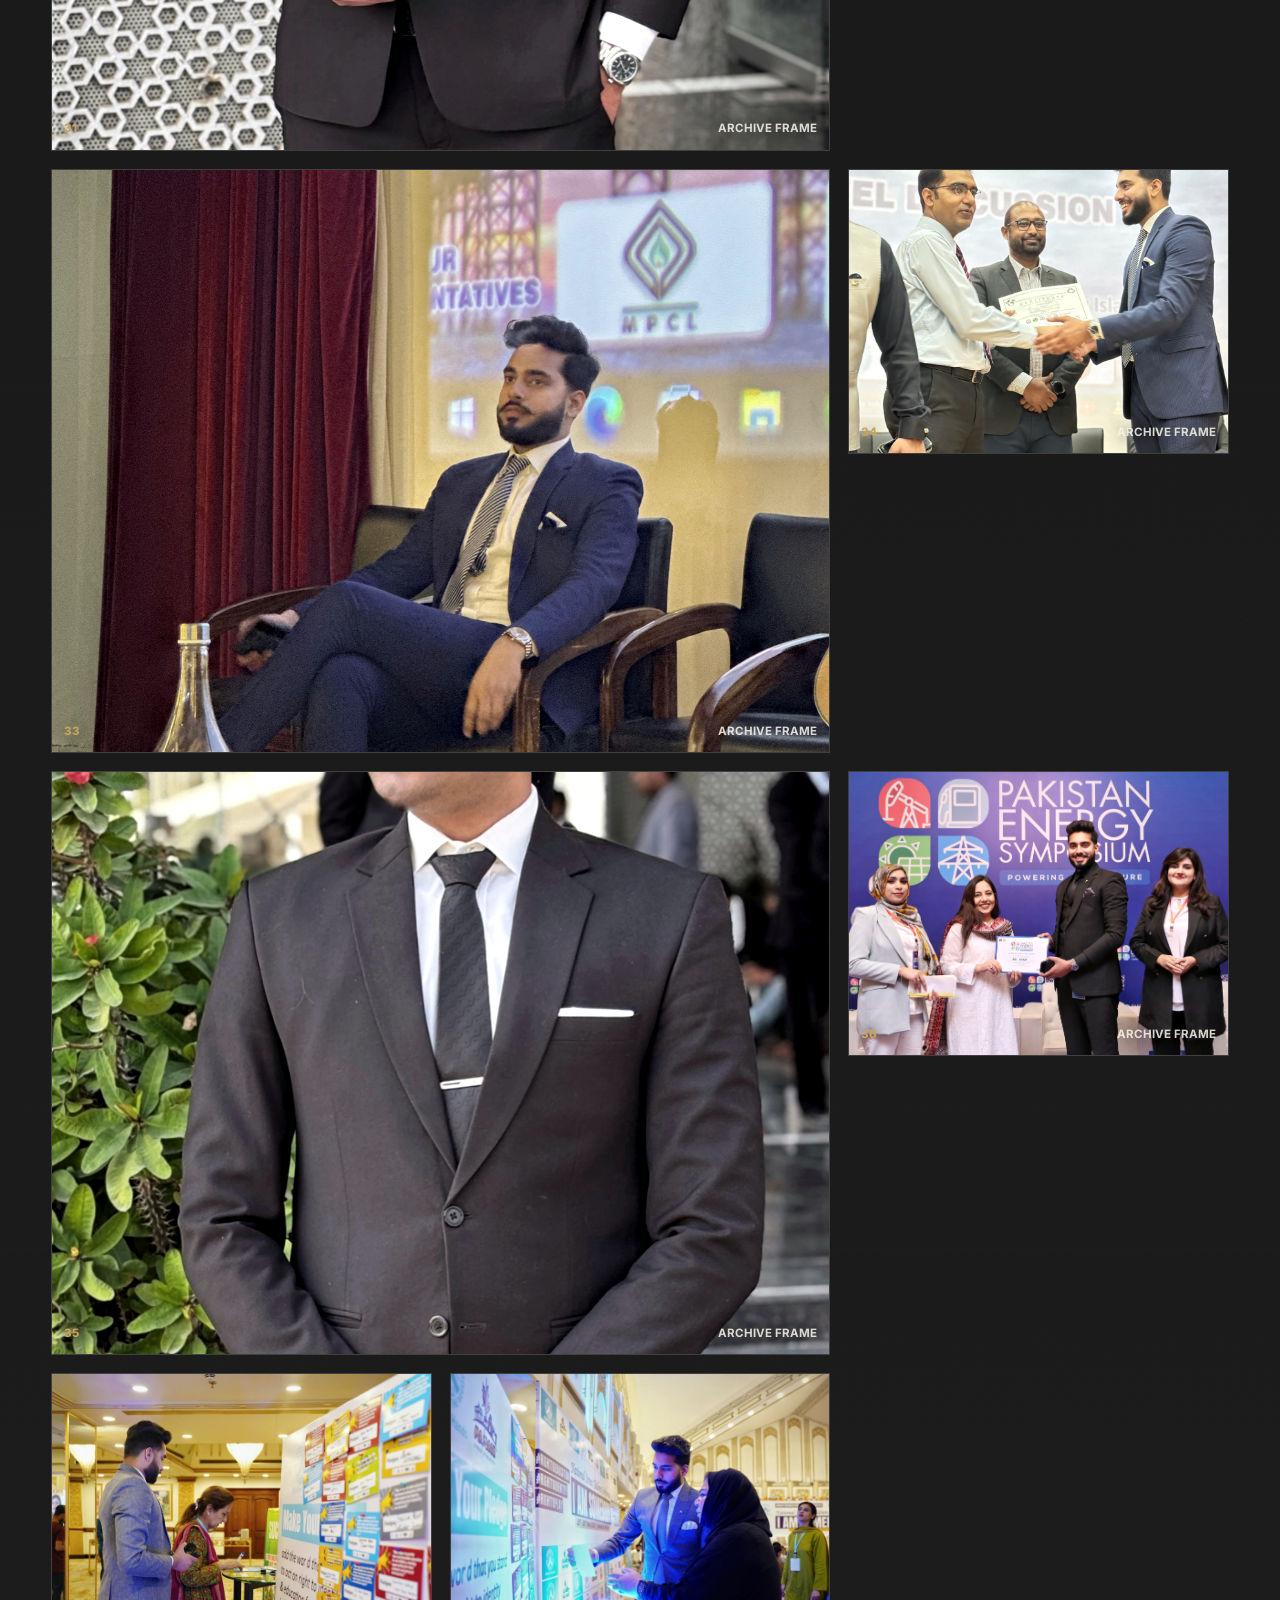
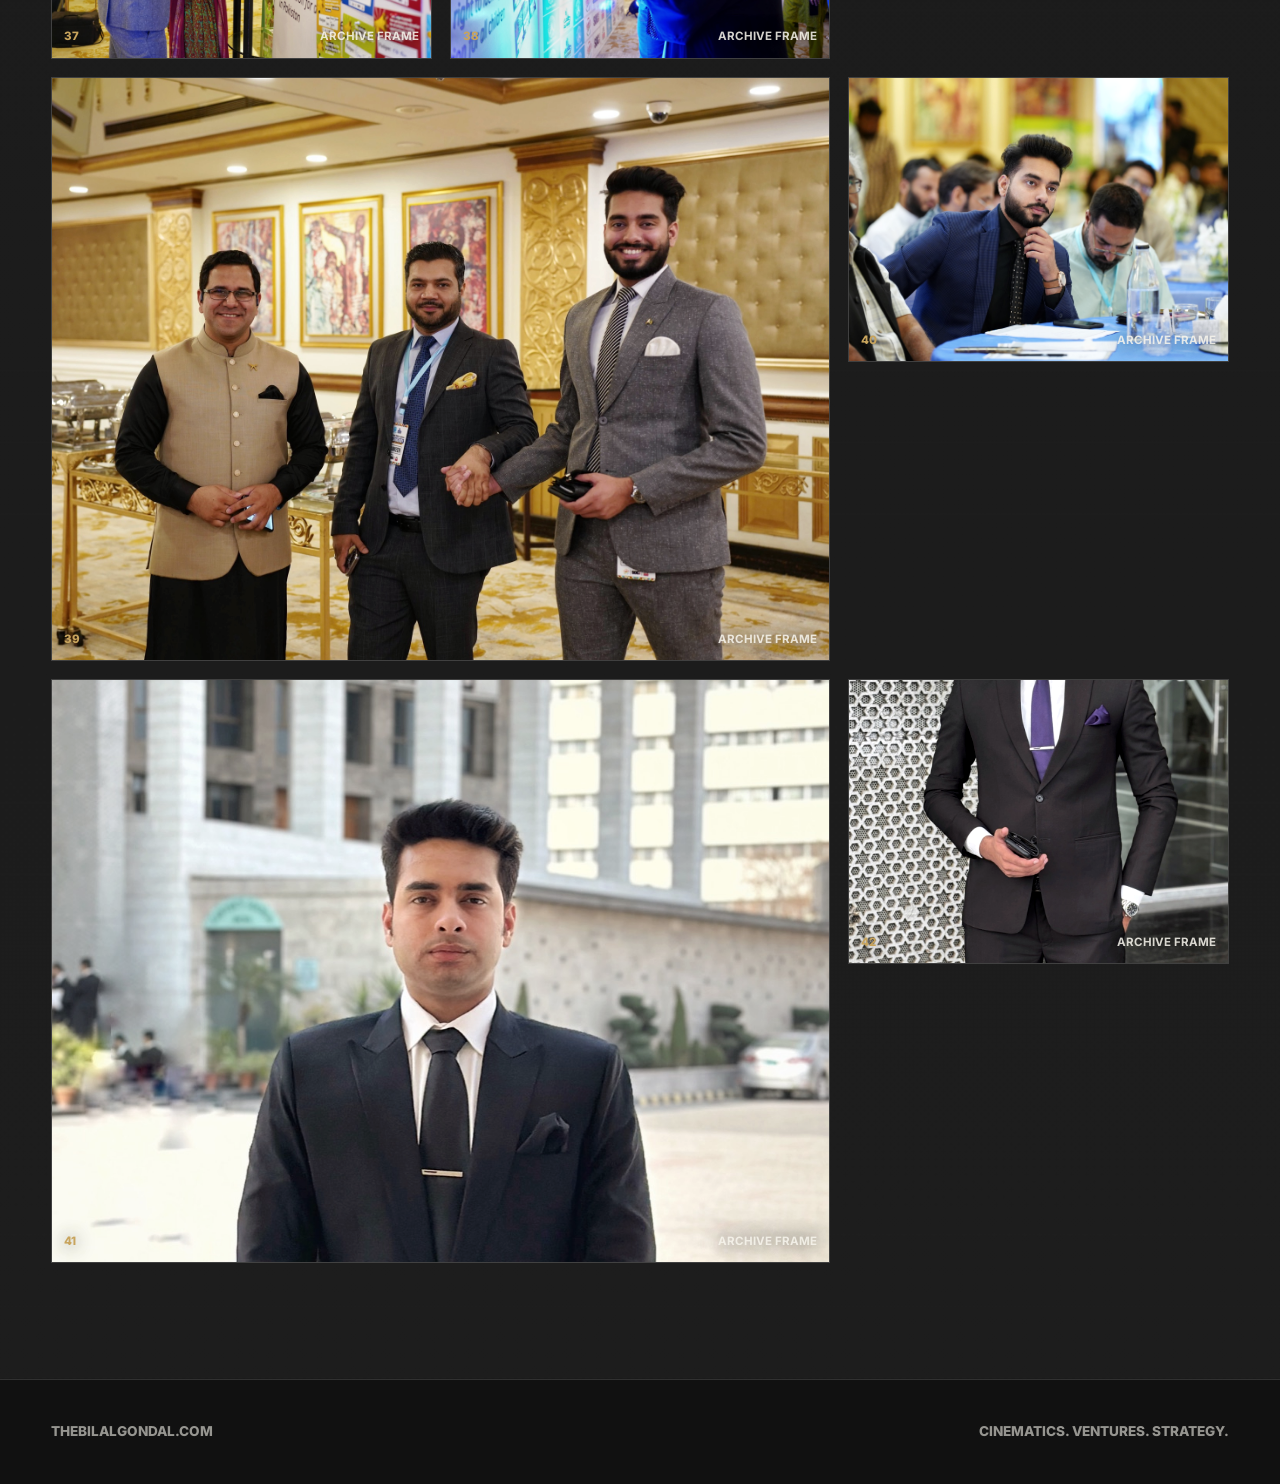
==== commit f3695dc9: "Update Bilal Gondal site copy and media frames" ====
--- a/cinematics.html
+++ b/cinematics.html
@@ -38,14 +38,14 @@
     <section class="section-band cinematics-hero">
       <div class="section-inner">
         <p class="section-kicker">Cinematics</p>
-        <h1><span>VISUAL</span><span>ARCHIVE</span></h1>
-        <p class="hero-lede">A media command center for campaign footage, professional reels, event videos, interviews, talks, and visual documentation.</p>
+        <h1><span>THE RECORD</span><span>OF FORCE.</span></h1>
+        <p class="hero-lede">Media Deployments. Broadcast Intel. Empirical Proof. A brutalist, high-performance media theater documenting the physical and digital footprint of a market disruptor. This is not a portfolio of appearances; it is a weaponized archive of public dominance, calculated maneuvers, and verified professional impact.</p>
       </div>
     </section>
 
     <section class="section-band cinematic-gallery-section">
       <div class="section-inner cinematic-intro">
-        <p class="section-kicker">Billa 47 Photo Matrix</p>
+        <p class="section-kicker">BG&rsquo;s Media Achieve</p>
         <h2>Documented Presence. Executive Briefings. Strategic Campaigns.</h2>
       </div>
       <div class="section-inner">
--- a/styles.css
+++ b/styles.css
@@ -339,8 +339,8 @@
   position: absolute;
   left: 50%;
   top: 50%;
-  width: min(42vw, 320px);
-  aspect-ratio: 3 / 4.4;
+  width: min(46vw, 420px);
+  aspect-ratio: 4 / 3;
   margin: 0;
   opacity: 0;
   transform: translate(-50%, -50%) scale(0.72) rotateY(24deg);
@@ -843,40 +843,33 @@
 
 .cinematic-gallery {
   display: grid;
-  grid-template-columns: repeat(12, minmax(0, 1fr));
-  grid-auto-flow: dense;
-  grid-auto-rows: 92px;
+  grid-template-columns: repeat(3, minmax(0, 1fr));
   gap: clamp(10px, 1.5vw, 18px);
 }
 
 .cinematic-tile {
   position: relative;
-  grid-column: span 3;
-  grid-row: span 4;
   margin: 0;
   overflow: hidden;
+  aspect-ratio: 4 / 3;
   border: 1px solid rgba(255, 255, 255, 0.12);
   background: var(--panel);
 }
 
 .cinematic-tile.feature {
-  grid-column: span 6;
-  grid-row: span 6;
+  grid-column: span 2;
 }
 
 .cinematic-tile.tall {
-  grid-column: span 3;
-  grid-row: span 6;
+  grid-column: span 1;
 }
 
 .cinematic-tile.wide {
-  grid-column: span 6;
-  grid-row: span 4;
+  grid-column: span 2;
 }
 
 .cinematic-tile.compact {
-  grid-column: span 3;
-  grid-row: span 3;
+  grid-column: span 1;
 }
 
 .cinematic-tile img {
@@ -1083,11 +1076,11 @@
   }
 
   .slider-frame {
-    min-height: 560px;
+    min-height: 500px;
   }
 
   .slider-photo {
-    width: min(58vw, 300px);
+    width: min(64vw, 420px);
   }
 
   .slider-photo.is-next {
@@ -1104,23 +1097,21 @@
   }
 
   .cinematic-gallery {
-    grid-template-columns: repeat(6, minmax(0, 1fr));
-    grid-auto-rows: 86px;
+    grid-template-columns: repeat(2, minmax(0, 1fr));
   }
 
   .cinematic-tile,
   .cinematic-tile.compact {
-    grid-column: span 2;
-    grid-row: span 4;
+    grid-column: span 1;
   }
 
   .cinematic-tile.feature,
   .cinematic-tile.wide {
-    grid-column: span 4;
+    grid-column: span 2;
   }
 
   .cinematic-tile.tall {
-    grid-column: span 2;
+    grid-column: span 1;
   }
 
   .expertise-grid,
@@ -1238,11 +1229,11 @@
   }
 
   .slider-frame {
-    min-height: 440px;
+    min-height: 360px;
   }
 
   .slider-photo {
-    width: min(72vw, 245px);
+    width: min(74vw, 310px);
   }
 
   .slider-photo.is-active {
@@ -1269,7 +1260,6 @@
 
   .cinematic-gallery {
     grid-template-columns: repeat(2, minmax(0, 1fr));
-    grid-auto-rows: 82px;
   }
 
   .cinematic-tile,
@@ -1278,13 +1268,11 @@
   .cinematic-tile.wide,
   .cinematic-tile.compact {
     grid-column: span 1;
-    grid-row: span 4;
   }
 
   .cinematic-tile.feature,
   .cinematic-tile.wide {
     grid-column: span 2;
-    grid-row: span 4;
   }
 
   .timeline article {
